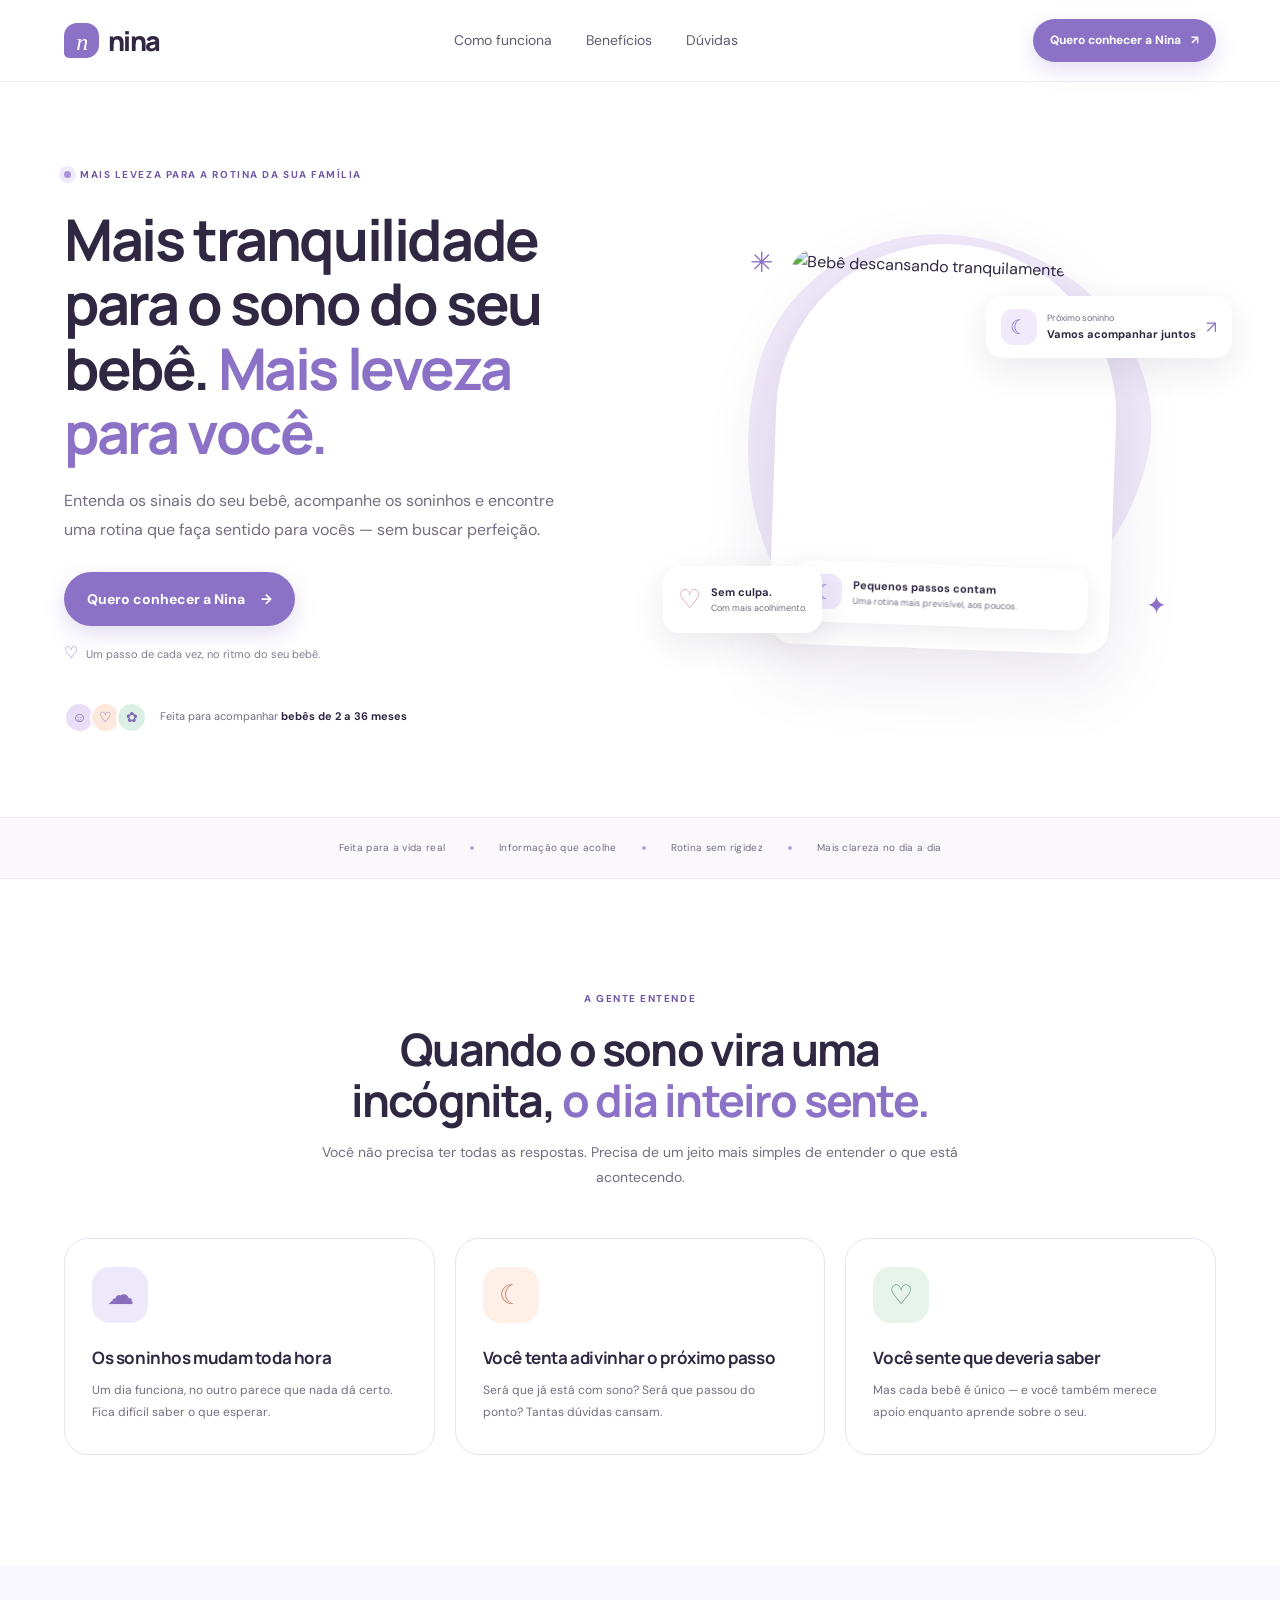
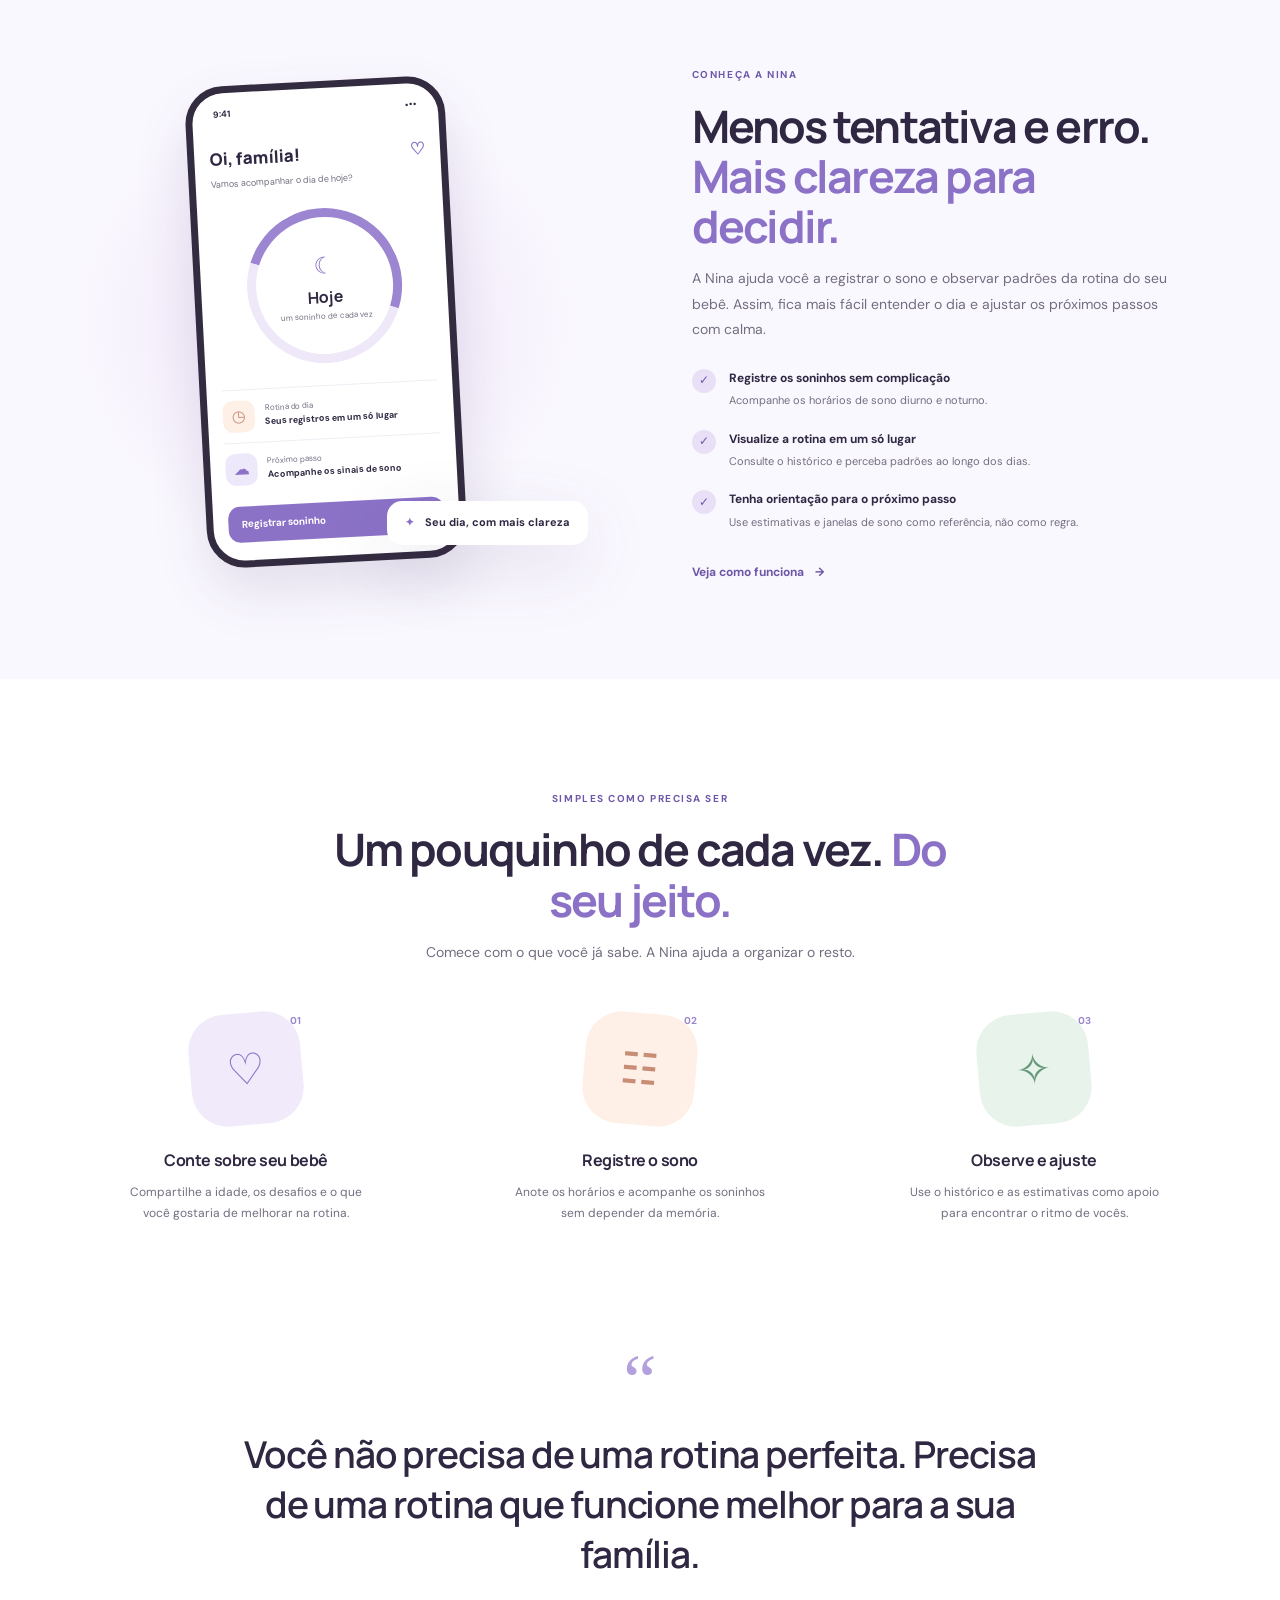
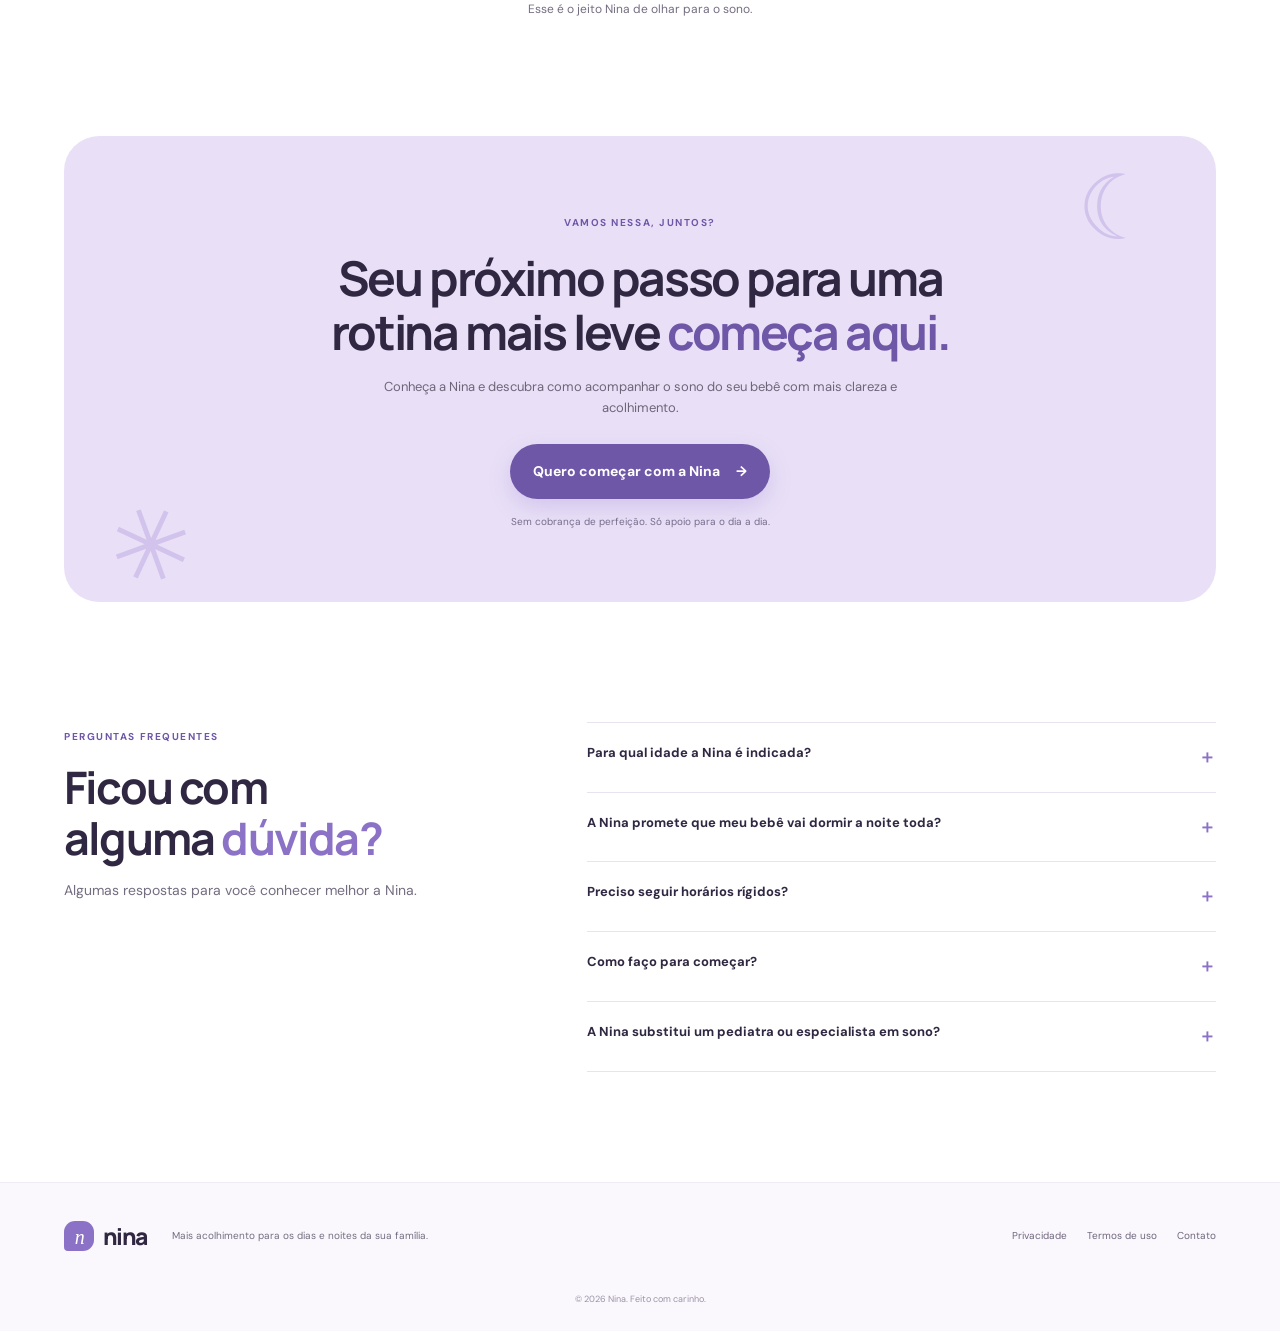
==== index.html @ ce4e3789 "Add files via upload" ====
<!doctype html>
<html lang="pt-BR">
<head>
  <meta charset="UTF-8" />
  <meta name="viewport" content="width=device-width, initial-scale=1.0" />
  <meta name="theme-color" content="#f7f3ff" />
  <meta name="description" content="Conheça a Nina: uma forma mais leve de acompanhar o sono do seu bebê e construir uma rotina possível para a sua família." />
  <title>Nina — noites mais tranquilas começam com uma rotina possível</title>
  <link rel="preconnect" href="https://fonts.googleapis.com">
  <link rel="preconnect" href="https://fonts.gstatic.com" crossorigin>
  <link href="https://fonts.googleapis.com/css2?family=DM+Sans:wght@400;500;600;700&family=Manrope:wght@400;500;600;700;800&display=swap" rel="stylesheet">
  <link rel="stylesheet" href="./styles.css" />
</head>
<body>
  <header class="site-header">
    <a class="brand" href="#" aria-label="Nina início">
      <span class="brand-mark" aria-hidden="true">n</span><span>nina</span>
    </a>
    <nav class="desktop-nav" aria-label="Navegação principal">
      <a href="#como-funciona">Como funciona</a>
      <a href="#beneficios">Benefícios</a>
      <a href="#duvidas">Dúvidas</a>
    </nav>
    <a class="button button-small" href="#comecar">Quero conhecer a Nina <span aria-hidden="true">↗</span></a>
  </header>

  <main>
    <section class="hero section-wrap">
      <div class="hero-copy">
        <div class="eyebrow"><span class="eyebrow-dot"></span> Mais leveza para a rotina da sua família</div>
        <h1>Mais tranquilidade para o sono do seu bebê. <em>Mais leveza para você.</em></h1>
        <p class="hero-description">Entenda os sinais do seu bebê, acompanhe os soninhos e encontre uma rotina que faça sentido para vocês — sem buscar perfeição.</p>
        <div class="hero-actions">
          <a class="button" href="#comecar">Quero conhecer a Nina <span aria-hidden="true">→</span></a>
          <span class="microcopy"><span aria-hidden="true">♡</span> Um passo de cada vez, no ritmo do seu bebê.</span>
        </div>
        <div class="hero-proof">
          <div class="avatar-stack" aria-hidden="true"><span>☺</span><span>♡</span><span>✿</span></div>
          <p>Feita para acompanhar <strong>bebês de 2 a 36 meses</strong></p>
        </div>
      </div>
      <div class="hero-visual">
        <div class="blob blob-one"></div><div class="blob blob-two"></div>
        <div class="photo-card">
          <img src="https://images.unsplash.com/photo-1519689680058-324335c77eba?auto=format&fit=crop&w=1000&q=85" alt="Bebê descansando tranquilamente" />
          <div class="photo-caption"><span class="caption-icon">☾</span><div><strong>Pequenos passos contam</strong><small>Uma rotina mais previsível, aos poucos.</small></div></div>
        </div>
        <div class="floating-card sleep-card"><span class="sleep-icon">☾</span><div><small>Próximo soninho</small><strong>Vamos acompanhar juntos</strong></div><span class="tiny-arrow">↗</span></div>
        <div class="floating-card heart-card"><span>♡</span><div><strong>Sem culpa.</strong><small>Com mais acolhimento.</small></div></div>
        <span class="sparkle sparkle-a">✳</span><span class="sparkle sparkle-b">✦</span>
      </div>
    </section>

    <section class="trust-strip" aria-label="Pilares da Nina">
      <span>Feita para a vida real</span><i></i><span>Informação que acolhe</span><i></i><span>Rotina sem rigidez</span><i></i><span>Mais clareza no dia a dia</span>
    </section>

    <section class="pain-section section-wrap" id="beneficios">
      <div class="section-heading centered">
        <span class="eyebrow">A gente entende</span>
        <h2>Quando o sono vira uma incógnita, <em>o dia inteiro sente.</em></h2>
        <p>Você não precisa ter todas as respostas. Precisa de um jeito mais simples de entender o que está acontecendo.</p>
      </div>
      <div class="pain-grid">
        <article class="pain-card"><div class="illustration lilac">☁</div><h3>Os soninhos mudam toda hora</h3><p>Um dia funciona, no outro parece que nada dá certo. Fica difícil saber o que esperar.</p></article>
        <article class="pain-card"><div class="illustration peach">☾</div><h3>Você tenta adivinhar o próximo passo</h3><p>Será que já está com sono? Será que passou do ponto? Tantas dúvidas cansam.</p></article>
        <article class="pain-card"><div class="illustration mint">♡</div><h3>Você sente que deveria saber</h3><p>Mas cada bebê é único — e você também merece apoio enquanto aprende sobre o seu.</p></article>
      </div>
    </section>

    <section class="feature-section">
      <div class="feature-layout section-wrap">
        <div class="feature-art">
          <div class="phone">
            <div class="phone-top"><span>9:41</span><span>•••</span></div>
            <div class="app-greeting">Oi, família! <span>♡</span><small>Vamos acompanhar o dia de hoje?</small></div>
            <div class="sleep-ring"><div><span>☾</span><strong>Hoje</strong><small>um soninho de cada vez</small></div></div>
            <div class="phone-stat"><span class="stat-symbol">◷</span><div><small>Rotina do dia</small><strong>Seus registros em um só lugar</strong></div></div>
            <div class="phone-stat"><span class="stat-symbol lavender">☁</span><div><small>Próximo passo</small><strong>Acompanhe os sinais de sono</strong></div></div>
            <div class="phone-button">Registrar soninho <span>＋</span></div>
          </div>
          <div class="feature-note"><span>✦</span> Seu dia, com mais clareza</div>
        </div>
        <div class="feature-copy">
          <span class="eyebrow">Conheça a Nina</span>
          <h2>Menos tentativa e erro. <em>Mais clareza para decidir.</em></h2>
          <p>A Nina ajuda você a registrar o sono e observar padrões da rotina do seu bebê. Assim, fica mais fácil entender o dia e ajustar os próximos passos com calma.</p>
          <ul class="check-list">
            <li><span>✓</span><div><strong>Registre os soninhos sem complicação</strong><small>Acompanhe os horários de sono diurno e noturno.</small></div></li>
            <li><span>✓</span><div><strong>Visualize a rotina em um só lugar</strong><small>Consulte o histórico e perceba padrões ao longo dos dias.</small></div></li>
            <li><span>✓</span><div><strong>Tenha orientação para o próximo passo</strong><small>Use estimativas e janelas de sono como referência, não como regra.</small></div></li>
          </ul>
          <a class="text-link" href="#como-funciona">Veja como funciona <span>→</span></a>
        </div>
      </div>
    </section>

    <section class="steps-section section-wrap" id="como-funciona">
      <div class="section-heading centered">
        <span class="eyebrow">Simples como precisa ser</span>
        <h2>Um pouquinho de cada vez. <em>Do seu jeito.</em></h2>
        <p>Comece com o que você já sabe. A Nina ajuda a organizar o resto.</p>
      </div>
      <div class="steps-grid">
        <article class="step"><span class="step-number">01</span><div class="step-art art-one">♡</div><h3>Conte sobre seu bebê</h3><p>Compartilhe a idade, os desafios e o que você gostaria de melhorar na rotina.</p></article>
        <article class="step"><span class="step-number">02</span><div class="step-art art-two">☷</div><h3>Registre o sono</h3><p>Anote os horários e acompanhe os soninhos sem depender da memória.</p></article>
        <article class="step"><span class="step-number">03</span><div class="step-art art-three">✧</div><h3>Observe e ajuste</h3><p>Use o histórico e as estimativas como apoio para encontrar o ritmo de vocês.</p></article>
      </div>
    </section>

    <section class="quote-section section-wrap">
      <div class="quote-mark">“</div>
      <blockquote>Você não precisa de uma rotina perfeita. Precisa de uma rotina que funcione melhor para a sua família.</blockquote>
      <p>Esse é o jeito Nina de olhar para o sono.</p>
    </section>

    <section class="cta-section section-wrap" id="comecar">
      <div class="cta-panel">
        <div class="cta-decoration decoration-left">✳</div><div class="cta-decoration decoration-right">☾</div>
        <span class="eyebrow">Vamos nessa, juntos?</span>
        <h2>Seu próximo passo para uma rotina mais leve <em>começa aqui.</em></h2>
        <p>Conheça a Nina e descubra como acompanhar o sono do seu bebê com mais clareza e acolhimento.</p>
        <a class="button button-light" href="#" data-cta>Quero começar com a Nina <span>→</span></a>
        <small>Sem cobrança de perfeição. Só apoio para o dia a dia.</small>
      </div>
    </section>

    <section class="faq-section section-wrap" id="duvidas">
      <div class="faq-intro"><span class="eyebrow">Perguntas frequentes</span><h2>Ficou com alguma <em>dúvida?</em></h2><p>Algumas respostas para você conhecer melhor a Nina.</p></div>
      <div class="faq-list">
        <details><summary>Para qual idade a Nina é indicada?<span>＋</span></summary><p>A Nina foi pensada para famílias com bebês de 2 a 36 meses. As sugestões devem ser consideradas de acordo com a fase e as necessidades individuais de cada bebê.</p></details>
        <details><summary>A Nina promete que meu bebê vai dormir a noite toda?<span>＋</span></summary><p>Não. Cada bebê tem necessidades próprias e o sono pode variar por muitos motivos. A Nina ajuda você a registrar informações e observar padrões, mas não garante resultados específicos nem substitui orientação pediátrica.</p></details>
        <details><summary>Preciso seguir horários rígidos?<span>＋</span></summary><p>Não. Estimativas e janelas de sono servem como referência, não como regras. Observe os sinais do seu bebê e adapte a rotina à realidade da sua família.</p></details>
        <details><summary>Como faço para começar?<span>＋</span></summary><p>Toque no botão de início para acessar o fluxo de entrada da Nina. Antes de publicar, configure o link final do botão no arquivo <code>script.js</code>.</p></details>
        <details><summary>A Nina substitui um pediatra ou especialista em sono?<span>＋</span></summary><p>Não. A Nina é uma ferramenta de acompanhamento da rotina e não oferece diagnóstico ou atendimento médico. Em caso de dúvidas sobre a saúde ou o sono do bebê, converse com um profissional qualificado.</p></details>
      </div>
    </section>
  </main>

  <footer class="site-footer">
    <a class="brand" href="#"><span class="brand-mark">n</span><span>nina</span></a>
    <p>Mais acolhimento para os dias e noites da sua família.</p>
    <div class="footer-links"><a href="#" data-privacy>Privacidade</a><a href="#" data-terms>Termos de uso</a><a href="mailto:oi@nina.app">Contato</a></div>
    <small>© <span id="year"></span> Nina. Feito com carinho.</small>
  </footer>
  <script src="./script.js"></script>
</body>
</html>
---- styles.css ----
:root{--ink:#302842;--muted:#746d80;--purple:#8b72c7;--purple-dark:#6f57a8;--lilac:#eee8fb;--pale:#faf8ff;--white:#fff;--peach:#fff0e7;--mint:#e7f3eb;--line:#e9e3f0;--radius:28px;--shadow:0 22px 70px rgba(69,49,103,.13)}*{box-sizing:border-box}html{scroll-behavior:smooth;scroll-padding-top:90px}body{margin:0;background:#fff;color:var(--ink);font-family:"DM Sans",sans-serif;line-height:1.6}a{color:inherit;text-decoration:none}.site-header{height:82px;padding:0 max(5vw,24px);display:flex;align-items:center;justify-content:space-between;gap:28px;background:rgba(255,255,255,.9);backdrop-filter:blur(16px);position:sticky;top:0;z-index:20;border-bottom:1px solid rgba(233,227,240,.65)}.brand{display:inline-flex;align-items:center;gap:9px;font-family:Manrope,sans-serif;font-weight:800;font-size:27px;letter-spacing:-1.6px}.brand-mark{display:grid;place-items:center;width:35px;height:35px;border-radius:13px 13px 13px 5px;background:var(--purple);color:white;font-family:Georgia,serif;font-size:24px;font-weight:400;font-style:italic}.desktop-nav{display:flex;gap:34px;color:#625a70;font-size:14px}.desktop-nav a:hover,.footer-links a:hover{color:var(--purple-dark)}.button{display:inline-flex;align-items:center;justify-content:center;gap:16px;background:var(--purple);color:white;padding:16px 23px;border-radius:999px;font-weight:700;font-size:14px;box-shadow:0 8px 22px rgba(139,114,199,.24);transition:transform .2s,background .2s}.button:hover{transform:translateY(-2px);background:var(--purple-dark)}.button-small{padding:12px 17px;font-size:12px;gap:10px}.section-wrap{width:min(1160px,90%);margin-inline:auto}.hero{display:grid;grid-template-columns:1.02fr .98fr;align-items:center;gap:4%;padding-top:78px;padding-bottom:84px;min-height:650px}.eyebrow{display:inline-flex;align-items:center;gap:9px;text-transform:uppercase;letter-spacing:1.55px;font-size:10px;font-weight:700;color:var(--purple-dark)}.eyebrow-dot{width:7px;height:7px;border-radius:50%;background:#a994db;box-shadow:0 0 0 5px #f0eafa}.hero h1,.section-heading h2,.feature-copy h2,.faq-intro h2,.cta-panel h2{font-family:Manrope,sans-serif;letter-spacing:-2.4px;line-height:1.12;font-size:clamp(39px,4.5vw,61px);font-weight:700;margin:21px 0}.hero h1 em,.section-heading h2 em,.feature-copy h2 em,.faq-intro h2 em,.cta-panel h2 em{font-style:normal;color:var(--purple)}.hero-description{font-size:16px;line-height:1.85;color:var(--muted);max-width:490px}.hero-actions{display:flex;flex-direction:column;align-items:flex-start;gap:14px;margin-top:27px}.microcopy{font-size:11px;color:#847b90}.microcopy span{font-size:16px;color:var(--purple);margin-right:5px}.hero-proof{display:flex;align-items:center;gap:13px;margin-top:36px}.hero-proof p{font-size:11px;color:var(--muted);margin:0}.hero-proof strong{color:var(--ink)}.avatar-stack{display:flex;padding-left:5px}.avatar-stack span{display:grid;place-items:center;margin-left:-5px;width:31px;height:31px;border:2px solid white;border-radius:50%;background:#e9ddf8;color:#7d65b1;font-size:14px}.avatar-stack span:nth-child(2){background:#fce8dc}.avatar-stack span:nth-child(3){background:#dcefe4}.hero-visual{height:500px;position:relative;display:grid;place-items:center}.blob{position:absolute;border-radius:48% 52% 59% 41%/43% 42% 58% 57%}.blob-one{width:400px;height:420px;background:#f0eafa;transform:rotate(13deg)}.blob-two{width:310px;height:350px;background:#f9e9df;opacity:.7;transform:rotate(-19deg)}.photo-card{position:relative;width:min(340px,76%);height:405px;padding:10px;background:white;border-radius:190px 190px 28px 28px;box-shadow:var(--shadow);transform:rotate(2deg);z-index:2}.photo-card img{width:100%;height:100%;object-fit:cover;border-radius:180px 180px 21px 21px}.photo-caption{position:absolute;bottom:23px;left:22px;right:22px;padding:13px 15px;display:flex;align-items:center;gap:11px;border-radius:17px;background:rgba(255,255,255,.94);backdrop-filter:blur(12px);box-shadow:0 7px 25px #35274c17}.caption-icon{display:grid;place-items:center;width:35px;height:35px;background:var(--lilac);border-radius:12px;color:var(--purple);font-size:20px}.photo-caption strong,.photo-caption small{display:block}.photo-caption strong{font-size:11px}.photo-caption small{font-size:9px;color:var(--muted)}.floating-card{position:absolute;z-index:4;display:flex;align-items:center;gap:10px;background:white;padding:13px 15px;border-radius:17px;box-shadow:0 12px 35px #35274c19}.floating-card small,.floating-card strong{display:block}.floating-card small{font-size:9px;color:var(--muted)}.floating-card strong{font-size:11px}.sleep-card{right:-3%;top:100px}.sleep-icon{display:grid;place-items:center;width:36px;height:36px;border-radius:12px;background:#f0eafa;color:var(--purple);font-size:20px}.tiny-arrow{color:var(--purple);font-size:17px}.heart-card{left:-2%;bottom:63px}.heart-card>span{font-size:26px;color:#d69caa}.sparkle{position:absolute;color:var(--purple);z-index:3}.sparkle-a{top:45px;left:14%;font-size:28px}.sparkle-b{right:9%;bottom:70px;font-size:25px}.trust-strip{display:flex;align-items:center;justify-content:center;gap:25px;padding:22px 15px;background:#faf8fd;border-block:1px solid #f0ebf5;color:#756c83;font-size:10px;letter-spacing:.3px;flex-wrap:wrap}.trust-strip i{width:4px;height:4px;background:#b6a4d9;border-radius:50%}.pain-section{padding-top:105px;padding-bottom:110px}.section-heading{max-width:690px;margin:0 auto 48px}.centered{text-align:center}.section-heading h2,.feature-copy h2,.faq-intro h2{font-size:clamp(33px,3.5vw,46px);letter-spacing:-1.8px;margin:15px 0}.section-heading p,.feature-copy>p,.faq-intro>p{color:var(--muted);font-size:14px;line-height:1.8}.pain-grid{display:grid;grid-template-columns:repeat(3,1fr);gap:20px}.pain-card{padding:28px 27px 31px;border:1px solid var(--line);border-radius:24px;background:white;transition:transform .2s,box-shadow .2s}.pain-card:hover{transform:translateY(-4px);box-shadow:var(--shadow)}.illustration{width:56px;height:56px;display:grid;place-items:center;border-radius:18px;font-size:27px;margin-bottom:24px}.lilac{background:var(--lilac);color:#876dbb}.peach{background:var(--peach);color:#c78d75}.mint{background:var(--mint);color:#66987a}.pain-card h3,.step h3{font-family:Manrope,sans-serif;font-size:17px;line-height:1.35;letter-spacing:-.4px;margin:0 0 10px}.pain-card p,.step p{font-size:12px;line-height:1.8;color:var(--muted);margin:0}.feature-section{background:var(--pale);overflow:hidden}.feature-layout{display:grid;grid-template-columns:1fr 1fr;gap:9%;align-items:center;padding-top:95px;padding-bottom:95px}.feature-art{position:relative;min-height:490px;display:grid;place-items:center;background:radial-gradient(ellipse,#e9e0f8 0%,#f6f1fc 46%,transparent 70%)}.phone{width:260px;min-height:440px;border:7px solid #332b40;border-radius:38px;background:white;padding:14px 15px 18px;box-shadow:0 25px 55px #3c2a591f;transform:rotate(-3deg)}.phone-top{display:flex;justify-content:space-between;font-size:9px;font-weight:700;padding:0 6px}.app-greeting{font-family:Manrope,sans-serif;font-size:17px;font-weight:800;margin-top:24px}.app-greeting span{float:right;color:var(--purple)}.app-greeting small{display:block;font-family:"DM Sans",sans-serif;font-size:9px;color:var(--muted);font-weight:400;margin-top:4px}.sleep-ring{height:155px;width:155px;border-radius:50%;border:9px solid #eee8f8;border-right-color:#9c86d1;border-top-color:#9c86d1;margin:22px auto;display:grid;place-items:center;transform:rotate(-25deg)}.sleep-ring>div{transform:rotate(25deg);text-align:center}.sleep-ring span,.sleep-ring strong,.sleep-ring small{display:block}.sleep-ring span{font-size:23px;color:var(--purple)}.sleep-ring strong{font-family:Manrope,sans-serif;font-size:16px}.sleep-ring small{font-size:8px;color:var(--muted)}.phone-stat{display:flex;align-items:center;gap:10px;padding:10px 0;border-top:1px solid #f0ecf4}.stat-symbol{display:grid;place-items:center;width:32px;height:32px;background:#fff0e7;border-radius:10px;color:#c78d75}.stat-symbol.lavender{background:var(--lilac);color:var(--purple)}.phone-stat small,.phone-stat strong{display:block}.phone-stat small{font-size:8px;color:var(--muted)}.phone-stat strong{font-size:9px}.phone-button{display:flex;justify-content:space-between;align-items:center;background:var(--purple);color:white;padding:10px 13px;border-radius:12px;font-size:10px;font-weight:700;margin-top:11px}.feature-note{position:absolute;bottom:22px;right:0;background:white;box-shadow:var(--shadow);padding:13px 18px;border-radius:15px;font-size:11px;font-weight:700}.feature-note span{color:var(--purple);margin-right:8px}.feature-copy h2{max-width:470px}.feature-copy>p{max-width:490px}.check-list{list-style:none;margin:27px 0;padding:0;display:grid;gap:20px}.check-list li{display:flex;gap:13px;align-items:flex-start}.check-list li>span{width:24px;height:24px;flex:none;display:grid;place-items:center;background:#e9e0f7;border-radius:50%;color:var(--purple-dark);font-size:12px}.check-list strong,.check-list small{display:block}.check-list strong{font-size:12px}.check-list small{font-size:11px;color:var(--muted);margin-top:4px;line-height:1.6}.text-link{font-size:12px;color:var(--purple-dark);font-weight:700}.text-link span{margin-left:8px}.steps-section{padding-top:105px;padding-bottom:105px}.steps-grid{display:grid;grid-template-columns:repeat(3,1fr);gap:30px}.step{position:relative;text-align:center;padding:0 20px}.step-number{position:absolute;top:0;left:calc(50% + 44px);font-size:10px;font-weight:700;color:#9b86cc}.step-art{width:112px;height:112px;margin:0 auto 25px;display:grid;place-items:center;border-radius:36px;font-size:43px;transform:rotate(-5deg)}.art-one{background:#f0eafa;color:#8b72c7}.art-two{background:#fff0e7;color:#c78d75;transform:rotate(5deg)}.art-three{background:#e7f3eb;color:#66987a}.step h3{font-size:16px}.step p{max-width:260px;margin:auto}.quote-section{max-width:850px;text-align:center;padding-top:20px;padding-bottom:105px}.quote-mark{font-family:Georgia,serif;font-size:75px;line-height:.8;color:#b4a0dc}.quote-section blockquote{font-family:Manrope,sans-serif;font-weight:600;letter-spacing:-1.1px;font-size:clamp(25px,3vw,37px);line-height:1.35;margin:20px auto;max-width:800px}.quote-section p{font-size:12px;color:var(--muted)}.cta-section{padding-bottom:105px}.cta-panel{position:relative;overflow:hidden;text-align:center;padding:72px 30px;border-radius:35px;background:#e9e0f7}.cta-panel .eyebrow{color:#6f57a8}.cta-panel h2{position:relative;z-index:1;max-width:650px;margin:18px auto;font-size:clamp(34px,4vw,48px)}.cta-panel h2 em{color:#6f57a8}.cta-panel>p{position:relative;z-index:1;max-width:530px;margin:0 auto 26px;color:#6f6579;font-size:13px}.button-light{background:#6f57a8;position:relative;z-index:1}.button-light:hover{background:#58418f}.cta-panel>small{display:block;margin-top:15px;color:#786d8c;font-size:10px}.cta-decoration{position:absolute;color:#d1c3eb;font-size:100px;line-height:1}.decoration-left{left:4%;bottom:1%;transform:rotate(-20deg)}.decoration-right{right:5%;top:6%;font-size:90px}.faq-section{display:grid;grid-template-columns:.8fr 1.2fr;gap:9%;padding-top:15px;padding-bottom:110px}.faq-intro h2{max-width:340px}.faq-list details{border-bottom:1px solid var(--line);padding:20px 0}.faq-list details:first-child{border-top:1px solid var(--line)}.faq-list summary{list-style:none;cursor:pointer;display:flex;justify-content:space-between;gap:20px;font-size:13px;font-weight:700}.faq-list summary::-webkit-details-marker{display:none}.faq-list summary span{font-size:18px;color:var(--purple);transition:transform .2s}.faq-list details[open] summary span{transform:rotate(45deg)}.faq-list details p{max-width:570px;color:var(--muted);font-size:12px;line-height:1.8;margin:13px 25px 0 0}.faq-list code{background:#f3eef9;padding:2px 5px;border-radius:4px}.site-footer{padding:35px 5vw 25px;background:#faf8fd;border-top:1px solid #f0ebf5;display:flex;align-items:center;gap:25px;flex-wrap:wrap}.site-footer .brand{font-size:23px}.site-footer .brand-mark{width:30px;height:30px;font-size:20px;border-radius:11px 11px 11px 4px}.site-footer>p{font-size:10px;color:var(--muted);margin-right:auto}.footer-links{display:flex;gap:20px;font-size:10px;color:#6f667d}.site-footer>small{width:100%;text-align:center;font-size:9px;color:#9b93a6;margin-top:12px}
@media(max-width:800px){.site-header{height:70px;padding:0 5%;gap:10px}.desktop-nav{display:none}.brand{font-size:24px}.brand-mark{width:31px;height:31px}.button-small{font-size:10px;padding:11px 13px}.hero{grid-template-columns:1fr;padding-top:50px;padding-bottom:55px;gap:20px}.hero-copy{text-align:center}.hero .eyebrow{justify-content:center}.hero h1{font-size:clamp(39px,10vw,54px);letter-spacing:-1.8px}.hero-description{margin-inline:auto;font-size:14px}.hero-actions{align-items:center}.hero-proof{justify-content:center;margin-top:25px}.hero-visual{height:440px;margin-top:4px}.blob-one{width:320px;height:350px}.blob-two{width:260px;height:290px}.photo-card{height:355px;width:270px}.sleep-card{right:0;top:70px}.heart-card{left:0;bottom:35px}.trust-strip{gap:12px 17px;font-size:9px}.trust-strip i{display:none}.pain-section,.steps-section{padding-top:75px;padding-bottom:75px}.pain-grid{grid-template-columns:1fr;gap:13px}.pain-card{padding:22px;display:grid;grid-template-columns:55px 1fr;column-gap:17px;align-items:center}.illustration{grid-row:span 2;margin:0}.pain-card h3{align-self:end;font-size:15px}.pain-card p{align-self:start}.section-heading{margin-bottom:34px}.section-heading h2,.feature-copy h2,.faq-intro h2{letter-spacing:-1.2px}.feature-layout{grid-template-columns:1fr;padding-top:70px;padding-bottom:75px;gap:45px}.feature-art{min-height:450px;order:2}.feature-copy{order:1}.feature-copy h2{max-width:520px}.steps-grid{grid-template-columns:1fr;gap:42px}.step-number{left:calc(50% + 43px)}.step-art{margin-bottom:17px}.quote-section{padding-bottom:75px}.cta-section{padding-bottom:75px}.cta-panel{padding:58px 23px;border-radius:26px}.cta-decoration{font-size:60px}.decoration-right{font-size:55px}.faq-section{grid-template-columns:1fr;gap:25px;padding-bottom:75px}.faq-intro h2{max-width:100%}.site-footer{justify-content:center;text-align:center;gap:14px}.site-footer>p{width:100%;margin:0}.footer-links{width:100%;justify-content:center}.site-footer>small{margin-top:4px}}
@media(max-width:390px){.site-header .button-small{font-size:9px;padding:10px}.hero h1{font-size:37px}.hero-visual{height:400px}.photo-card{width:245px;height:325px}.floating-card{padding:10px}.sleep-card{right:-2%}.heart-card{left:-2%}.photo-caption{left:15px;right:15px}.photo-caption small{font-size:8px}}
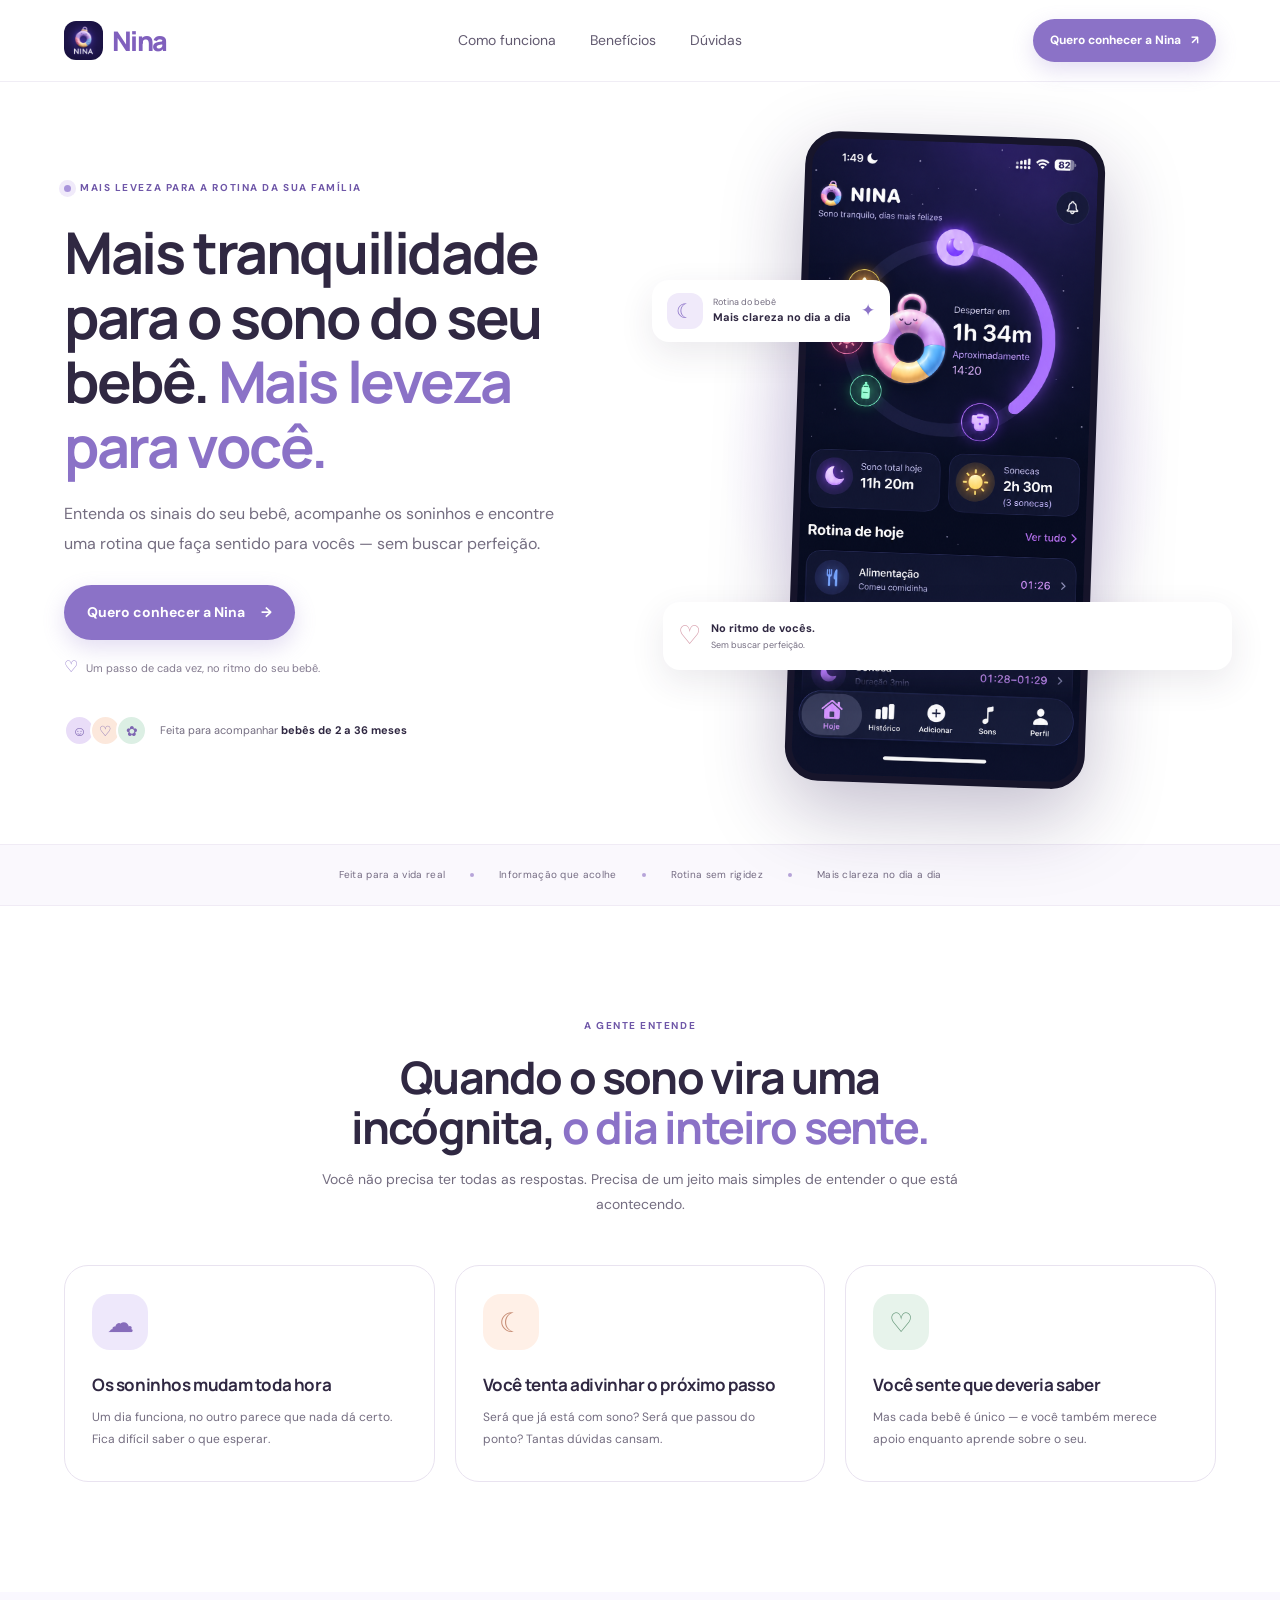
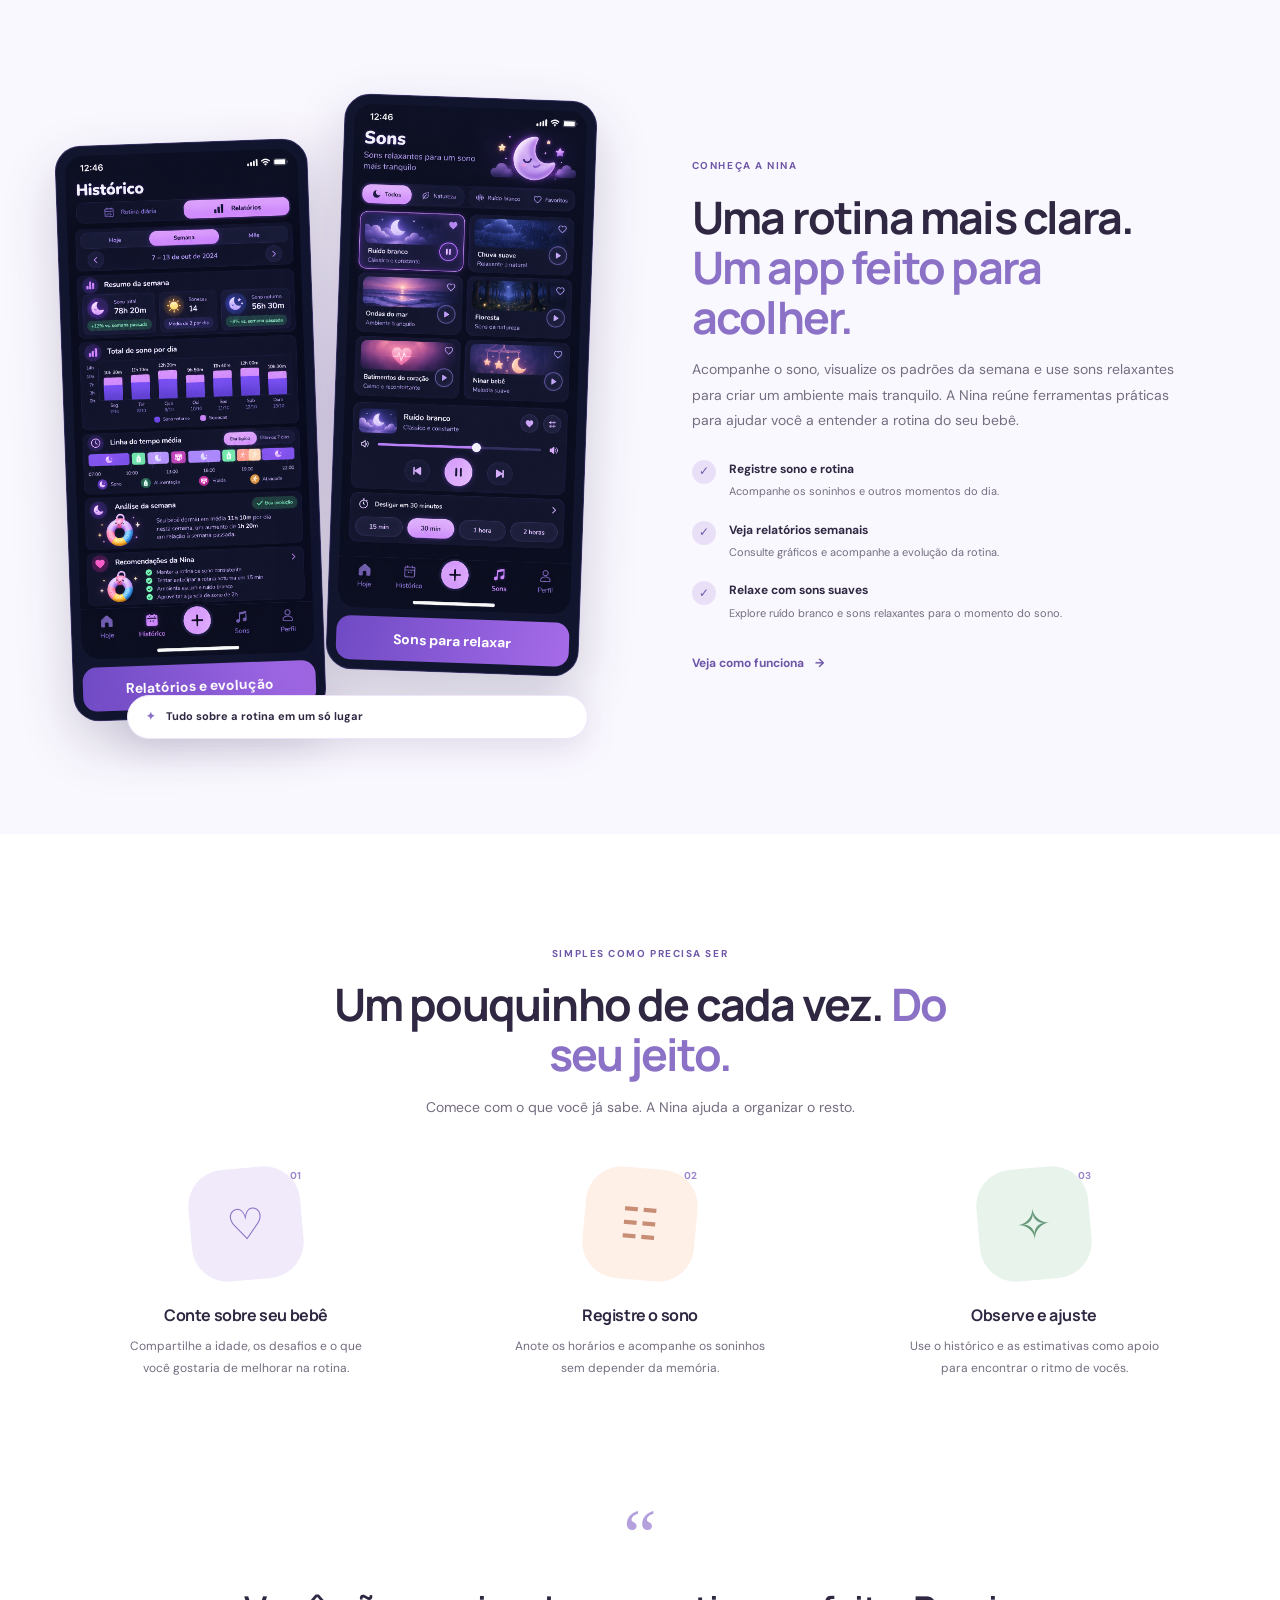
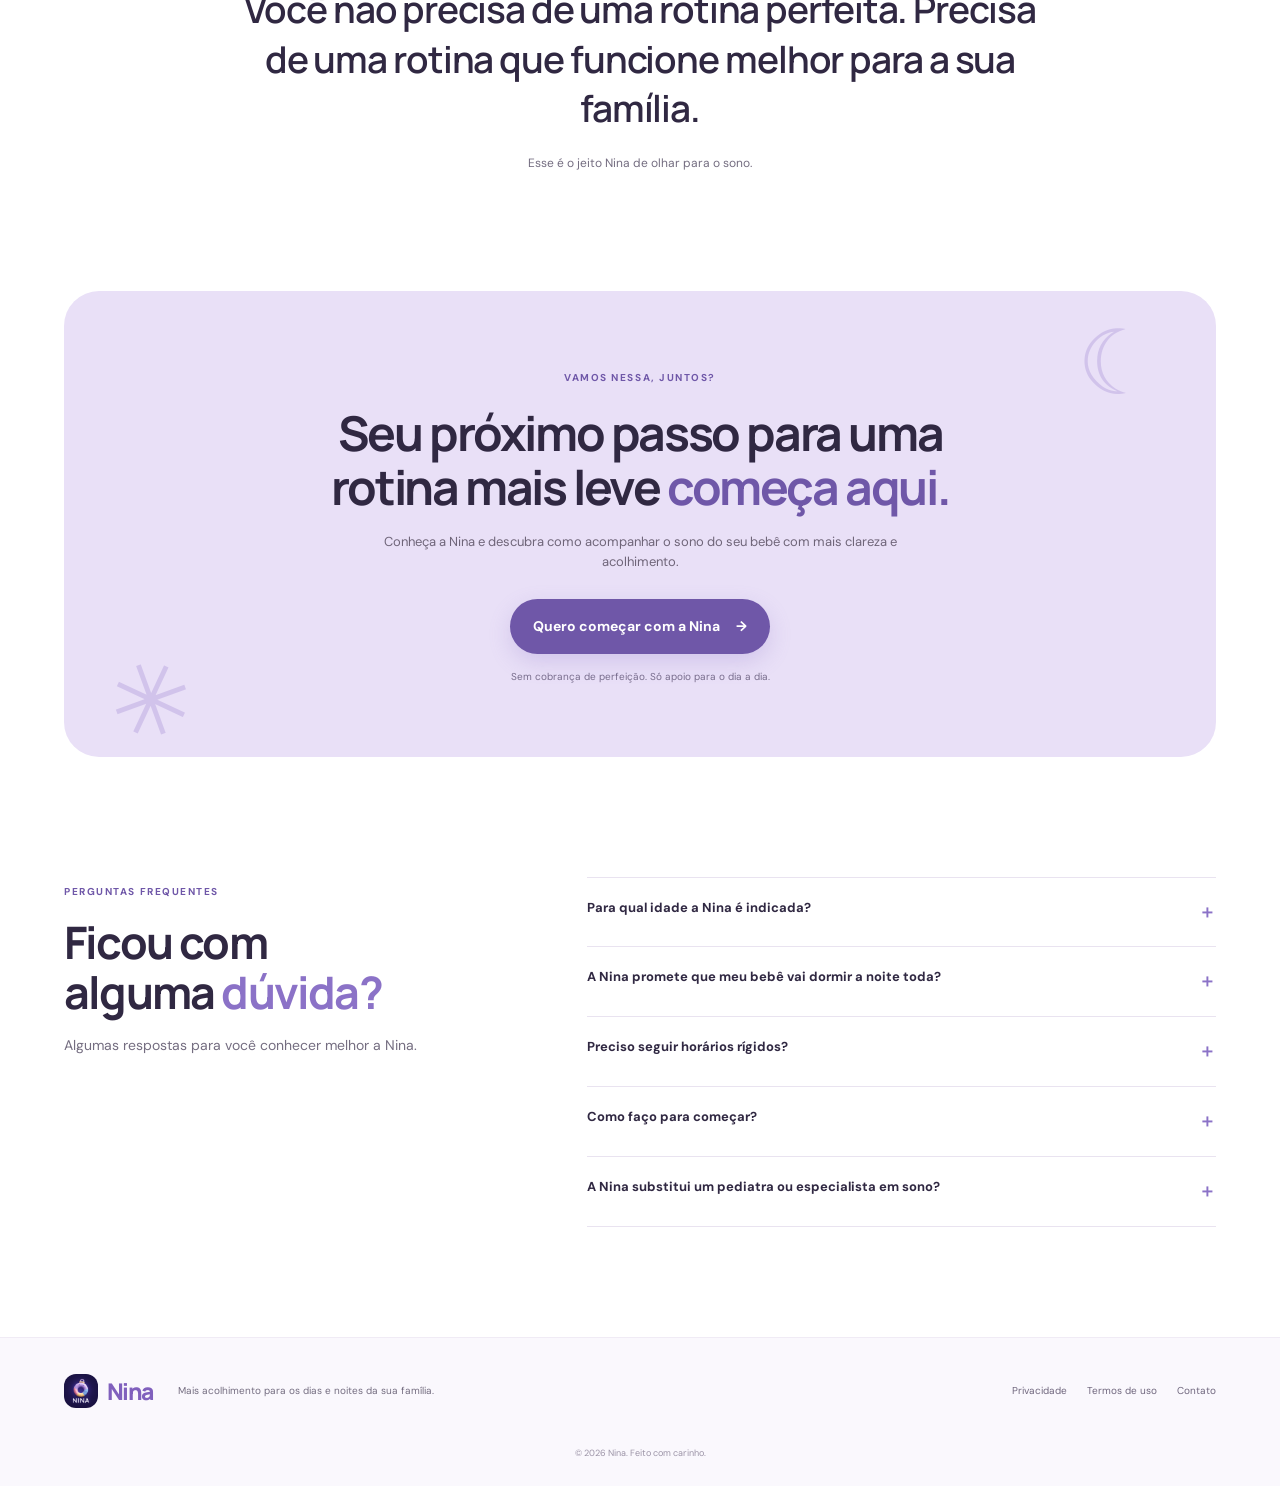
==== commit 27b5bcfd: "Add files via upload" ====
--- a/index.html
+++ b/index.html
@@ -14,7 +14,7 @@
 <body>
   <header class="site-header">
     <a class="brand" href="#" aria-label="Nina início">
-      <span class="brand-mark" aria-hidden="true">n</span><span>nina</span>
+      <img class="brand-logo" src="./assets/logo-nina.jpeg" alt="" /><span>Nina</span>
     </a>
     <nav class="desktop-nav" aria-label="Navegação principal">
       <a href="#como-funciona">Como funciona</a>
@@ -39,15 +39,11 @@
           <p>Feita para acompanhar <strong>bebês de 2 a 36 meses</strong></p>
         </div>
       </div>
-      <div class="hero-visual">
-        <div class="blob blob-one"></div><div class="blob blob-two"></div>
-        <div class="photo-card">
-          <img src="https://images.unsplash.com/photo-1519689680058-324335c77eba?auto=format&fit=crop&w=1000&q=85" alt="Bebê descansando tranquilamente" />
-          <div class="photo-caption"><span class="caption-icon">☾</span><div><strong>Pequenos passos contam</strong><small>Uma rotina mais previsível, aos poucos.</small></div></div>
-        </div>
-        <div class="floating-card sleep-card"><span class="sleep-icon">☾</span><div><small>Próximo soninho</small><strong>Vamos acompanhar juntos</strong></div><span class="tiny-arrow">↗</span></div>
-        <div class="floating-card heart-card"><span>♡</span><div><strong>Sem culpa.</strong><small>Com mais acolhimento.</small></div></div>
-        <span class="sparkle sparkle-a">✳</span><span class="sparkle sparkle-b">✦</span>
+      <div class="hero-visual hero-app-visual">
+        <div class="app-glow"></div>
+        <div class="hero-screen-frame"><img src="./assets/home-screen.png" alt="Tela Hoje do aplicativo Nina, com previsão do próximo soninho e rotina diária" /></div>
+        <div class="floating-card sleep-card"><span class="sleep-icon">☾</span><div><small>Rotina do bebê</small><strong>Mais clareza no dia a dia</strong></div><span class="tiny-arrow">✦</span></div>
+        <div class="floating-card heart-card"><span>♡</span><div><strong>No ritmo de vocês.</strong><small>Sem buscar perfeição.</small></div></div>
       </div>
     </section>
 
@@ -70,25 +66,25 @@
 
     <section class="feature-section">
       <div class="feature-layout section-wrap">
-        <div class="feature-art">
-          <div class="phone">
-            <div class="phone-top"><span>9:41</span><span>•••</span></div>
-            <div class="app-greeting">Oi, família! <span>♡</span><small>Vamos acompanhar o dia de hoje?</small></div>
-            <div class="sleep-ring"><div><span>☾</span><strong>Hoje</strong><small>um soninho de cada vez</small></div></div>
-            <div class="phone-stat"><span class="stat-symbol">◷</span><div><small>Rotina do dia</small><strong>Seus registros em um só lugar</strong></div></div>
-            <div class="phone-stat"><span class="stat-symbol lavender">☁</span><div><small>Próximo passo</small><strong>Acompanhe os sinais de sono</strong></div></div>
-            <div class="phone-button">Registrar soninho <span>＋</span></div>
+        <div class="feature-art product-screens">
+          <div class="screen-card screen-report">
+            <img src="./assets/weekly-report.png" alt="Relatório semanal da Nina com gráficos e análise da rotina de sono" />
+            <span class="screen-label">Relatórios e evolução</span>
           </div>
-          <div class="feature-note"><span>✦</span> Seu dia, com mais clareza</div>
+          <div class="screen-card screen-sounds">
+            <img src="./assets/sounds-screen.png" alt="Tela de sons relaxantes e ruído branco da Nina" />
+            <span class="screen-label">Sons para relaxar</span>
+          </div>
+          <div class="feature-note"><span>✦</span> Tudo sobre a rotina em um só lugar</div>
         </div>
         <div class="feature-copy">
           <span class="eyebrow">Conheça a Nina</span>
-          <h2>Menos tentativa e erro. <em>Mais clareza para decidir.</em></h2>
-          <p>A Nina ajuda você a registrar o sono e observar padrões da rotina do seu bebê. Assim, fica mais fácil entender o dia e ajustar os próximos passos com calma.</p>
+          <h2>Uma rotina mais clara. <em>Um app feito para acolher.</em></h2>
+          <p>Acompanhe o sono, visualize os padrões da semana e use sons relaxantes para criar um ambiente mais tranquilo. A Nina reúne ferramentas práticas para ajudar você a entender a rotina do seu bebê.</p>
           <ul class="check-list">
-            <li><span>✓</span><div><strong>Registre os soninhos sem complicação</strong><small>Acompanhe os horários de sono diurno e noturno.</small></div></li>
-            <li><span>✓</span><div><strong>Visualize a rotina em um só lugar</strong><small>Consulte o histórico e perceba padrões ao longo dos dias.</small></div></li>
-            <li><span>✓</span><div><strong>Tenha orientação para o próximo passo</strong><small>Use estimativas e janelas de sono como referência, não como regra.</small></div></li>
+            <li><span>✓</span><div><strong>Registre sono e rotina</strong><small>Acompanhe os soninhos e outros momentos do dia.</small></div></li>
+            <li><span>✓</span><div><strong>Veja relatórios semanais</strong><small>Consulte gráficos e acompanhe a evolução da rotina.</small></div></li>
+            <li><span>✓</span><div><strong>Relaxe com sons suaves</strong><small>Explore ruído branco e sons relaxantes para o momento do sono.</small></div></li>
           </ul>
           <a class="text-link" href="#como-funciona">Veja como funciona <span>→</span></a>
         </div>
@@ -138,7 +134,7 @@
   </main>
 
   <footer class="site-footer">
-    <a class="brand" href="#"><span class="brand-mark">n</span><span>nina</span></a>
+    <a class="brand" href="#"><img class="brand-logo footer-logo" src="./assets/logo-nina.jpeg" alt="" /><span>Nina</span></a>
     <p>Mais acolhimento para os dias e noites da sua família.</p>
     <div class="footer-links"><a href="#" data-privacy>Privacidade</a><a href="#" data-terms>Termos de uso</a><a href="mailto:oi@nina.app">Contato</a></div>
     <small>© <span id="year"></span> Nina. Feito com carinho.</small>
--- a/styles.css
+++ b/styles.css
@@ -1,3 +1,42 @@
 :root{--ink:#302842;--muted:#746d80;--purple:#8b72c7;--purple-dark:#6f57a8;--lilac:#eee8fb;--pale:#faf8ff;--white:#fff;--peach:#fff0e7;--mint:#e7f3eb;--line:#e9e3f0;--radius:28px;--shadow:0 22px 70px rgba(69,49,103,.13)}*{box-sizing:border-box}html{scroll-behavior:smooth;scroll-padding-top:90px}body{margin:0;background:#fff;color:var(--ink);font-family:"DM Sans",sans-serif;line-height:1.6}a{color:inherit;text-decoration:none}.site-header{height:82px;padding:0 max(5vw,24px);display:flex;align-items:center;justify-content:space-between;gap:28px;background:rgba(255,255,255,.9);backdrop-filter:blur(16px);position:sticky;top:0;z-index:20;border-bottom:1px solid rgba(233,227,240,.65)}.brand{display:inline-flex;align-items:center;gap:9px;font-family:Manrope,sans-serif;font-weight:800;font-size:27px;letter-spacing:-1.6px}.brand-mark{display:grid;place-items:center;width:35px;height:35px;border-radius:13px 13px 13px 5px;background:var(--purple);color:white;font-family:Georgia,serif;font-size:24px;font-weight:400;font-style:italic}.desktop-nav{display:flex;gap:34px;color:#625a70;font-size:14px}.desktop-nav a:hover,.footer-links a:hover{color:var(--purple-dark)}.button{display:inline-flex;align-items:center;justify-content:center;gap:16px;background:var(--purple);color:white;padding:16px 23px;border-radius:999px;font-weight:700;font-size:14px;box-shadow:0 8px 22px rgba(139,114,199,.24);transition:transform .2s,background .2s}.button:hover{transform:translateY(-2px);background:var(--purple-dark)}.button-small{padding:12px 17px;font-size:12px;gap:10px}.section-wrap{width:min(1160px,90%);margin-inline:auto}.hero{display:grid;grid-template-columns:1.02fr .98fr;align-items:center;gap:4%;padding-top:78px;padding-bottom:84px;min-height:650px}.eyebrow{display:inline-flex;align-items:center;gap:9px;text-transform:uppercase;letter-spacing:1.55px;font-size:10px;font-weight:700;color:var(--purple-dark)}.eyebrow-dot{width:7px;height:7px;border-radius:50%;background:#a994db;box-shadow:0 0 0 5px #f0eafa}.hero h1,.section-heading h2,.feature-copy h2,.faq-intro h2,.cta-panel h2{font-family:Manrope,sans-serif;letter-spacing:-2.4px;line-height:1.12;font-size:clamp(39px,4.5vw,61px);font-weight:700;margin:21px 0}.hero h1 em,.section-heading h2 em,.feature-copy h2 em,.faq-intro h2 em,.cta-panel h2 em{font-style:normal;color:var(--purple)}.hero-description{font-size:16px;line-height:1.85;color:var(--muted);max-width:490px}.hero-actions{display:flex;flex-direction:column;align-items:flex-start;gap:14px;margin-top:27px}.microcopy{font-size:11px;color:#847b90}.microcopy span{font-size:16px;color:var(--purple);margin-right:5px}.hero-proof{display:flex;align-items:center;gap:13px;margin-top:36px}.hero-proof p{font-size:11px;color:var(--muted);margin:0}.hero-proof strong{color:var(--ink)}.avatar-stack{display:flex;padding-left:5px}.avatar-stack span{display:grid;place-items:center;margin-left:-5px;width:31px;height:31px;border:2px solid white;border-radius:50%;background:#e9ddf8;color:#7d65b1;font-size:14px}.avatar-stack span:nth-child(2){background:#fce8dc}.avatar-stack span:nth-child(3){background:#dcefe4}.hero-visual{height:500px;position:relative;display:grid;place-items:center}.blob{position:absolute;border-radius:48% 52% 59% 41%/43% 42% 58% 57%}.blob-one{width:400px;height:420px;background:#f0eafa;transform:rotate(13deg)}.blob-two{width:310px;height:350px;background:#f9e9df;opacity:.7;transform:rotate(-19deg)}.photo-card{position:relative;width:min(340px,76%);height:405px;padding:10px;background:white;border-radius:190px 190px 28px 28px;box-shadow:var(--shadow);transform:rotate(2deg);z-index:2}.photo-card img{width:100%;height:100%;object-fit:cover;border-radius:180px 180px 21px 21px}.photo-caption{position:absolute;bottom:23px;left:22px;right:22px;padding:13px 15px;display:flex;align-items:center;gap:11px;border-radius:17px;background:rgba(255,255,255,.94);backdrop-filter:blur(12px);box-shadow:0 7px 25px #35274c17}.caption-icon{display:grid;place-items:center;width:35px;height:35px;background:var(--lilac);border-radius:12px;color:var(--purple);font-size:20px}.photo-caption strong,.photo-caption small{display:block}.photo-caption strong{font-size:11px}.photo-caption small{font-size:9px;color:var(--muted)}.floating-card{position:absolute;z-index:4;display:flex;align-items:center;gap:10px;background:white;padding:13px 15px;border-radius:17px;box-shadow:0 12px 35px #35274c19}.floating-card small,.floating-card strong{display:block}.floating-card small{font-size:9px;color:var(--muted)}.floating-card strong{font-size:11px}.sleep-card{right:-3%;top:100px}.sleep-icon{display:grid;place-items:center;width:36px;height:36px;border-radius:12px;background:#f0eafa;color:var(--purple);font-size:20px}.tiny-arrow{color:var(--purple);font-size:17px}.heart-card{left:-2%;bottom:63px}.heart-card>span{font-size:26px;color:#d69caa}.sparkle{position:absolute;color:var(--purple);z-index:3}.sparkle-a{top:45px;left:14%;font-size:28px}.sparkle-b{right:9%;bottom:70px;font-size:25px}.trust-strip{display:flex;align-items:center;justify-content:center;gap:25px;padding:22px 15px;background:#faf8fd;border-block:1px solid #f0ebf5;color:#756c83;font-size:10px;letter-spacing:.3px;flex-wrap:wrap}.trust-strip i{width:4px;height:4px;background:#b6a4d9;border-radius:50%}.pain-section{padding-top:105px;padding-bottom:110px}.section-heading{max-width:690px;margin:0 auto 48px}.centered{text-align:center}.section-heading h2,.feature-copy h2,.faq-intro h2{font-size:clamp(33px,3.5vw,46px);letter-spacing:-1.8px;margin:15px 0}.section-heading p,.feature-copy>p,.faq-intro>p{color:var(--muted);font-size:14px;line-height:1.8}.pain-grid{display:grid;grid-template-columns:repeat(3,1fr);gap:20px}.pain-card{padding:28px 27px 31px;border:1px solid var(--line);border-radius:24px;background:white;transition:transform .2s,box-shadow .2s}.pain-card:hover{transform:translateY(-4px);box-shadow:var(--shadow)}.illustration{width:56px;height:56px;display:grid;place-items:center;border-radius:18px;font-size:27px;margin-bottom:24px}.lilac{background:var(--lilac);color:#876dbb}.peach{background:var(--peach);color:#c78d75}.mint{background:var(--mint);color:#66987a}.pain-card h3,.step h3{font-family:Manrope,sans-serif;font-size:17px;line-height:1.35;letter-spacing:-.4px;margin:0 0 10px}.pain-card p,.step p{font-size:12px;line-height:1.8;color:var(--muted);margin:0}.feature-section{background:var(--pale);overflow:hidden}.feature-layout{display:grid;grid-template-columns:1fr 1fr;gap:9%;align-items:center;padding-top:95px;padding-bottom:95px}.feature-art{position:relative;min-height:490px;display:grid;place-items:center;background:radial-gradient(ellipse,#e9e0f8 0%,#f6f1fc 46%,transparent 70%)}.phone{width:260px;min-height:440px;border:7px solid #332b40;border-radius:38px;background:white;padding:14px 15px 18px;box-shadow:0 25px 55px #3c2a591f;transform:rotate(-3deg)}.phone-top{display:flex;justify-content:space-between;font-size:9px;font-weight:700;padding:0 6px}.app-greeting{font-family:Manrope,sans-serif;font-size:17px;font-weight:800;margin-top:24px}.app-greeting span{float:right;color:var(--purple)}.app-greeting small{display:block;font-family:"DM Sans",sans-serif;font-size:9px;color:var(--muted);font-weight:400;margin-top:4px}.sleep-ring{height:155px;width:155px;border-radius:50%;border:9px solid #eee8f8;border-right-color:#9c86d1;border-top-color:#9c86d1;margin:22px auto;display:grid;place-items:center;transform:rotate(-25deg)}.sleep-ring>div{transform:rotate(25deg);text-align:center}.sleep-ring span,.sleep-ring strong,.sleep-ring small{display:block}.sleep-ring span{font-size:23px;color:var(--purple)}.sleep-ring strong{font-family:Manrope,sans-serif;font-size:16px}.sleep-ring small{font-size:8px;color:var(--muted)}.phone-stat{display:flex;align-items:center;gap:10px;padding:10px 0;border-top:1px solid #f0ecf4}.stat-symbol{display:grid;place-items:center;width:32px;height:32px;background:#fff0e7;border-radius:10px;color:#c78d75}.stat-symbol.lavender{background:var(--lilac);color:var(--purple)}.phone-stat small,.phone-stat strong{display:block}.phone-stat small{font-size:8px;color:var(--muted)}.phone-stat strong{font-size:9px}.phone-button{display:flex;justify-content:space-between;align-items:center;background:var(--purple);color:white;padding:10px 13px;border-radius:12px;font-size:10px;font-weight:700;margin-top:11px}.feature-note{position:absolute;bottom:22px;right:0;background:white;box-shadow:var(--shadow);padding:13px 18px;border-radius:15px;font-size:11px;font-weight:700}.feature-note span{color:var(--purple);margin-right:8px}.feature-copy h2{max-width:470px}.feature-copy>p{max-width:490px}.check-list{list-style:none;margin:27px 0;padding:0;display:grid;gap:20px}.check-list li{display:flex;gap:13px;align-items:flex-start}.check-list li>span{width:24px;height:24px;flex:none;display:grid;place-items:center;background:#e9e0f7;border-radius:50%;color:var(--purple-dark);font-size:12px}.check-list strong,.check-list small{display:block}.check-list strong{font-size:12px}.check-list small{font-size:11px;color:var(--muted);margin-top:4px;line-height:1.6}.text-link{font-size:12px;color:var(--purple-dark);font-weight:700}.text-link span{margin-left:8px}.steps-section{padding-top:105px;padding-bottom:105px}.steps-grid{display:grid;grid-template-columns:repeat(3,1fr);gap:30px}.step{position:relative;text-align:center;padding:0 20px}.step-number{position:absolute;top:0;left:calc(50% + 44px);font-size:10px;font-weight:700;color:#9b86cc}.step-art{width:112px;height:112px;margin:0 auto 25px;display:grid;place-items:center;border-radius:36px;font-size:43px;transform:rotate(-5deg)}.art-one{background:#f0eafa;color:#8b72c7}.art-two{background:#fff0e7;color:#c78d75;transform:rotate(5deg)}.art-three{background:#e7f3eb;color:#66987a}.step h3{font-size:16px}.step p{max-width:260px;margin:auto}.quote-section{max-width:850px;text-align:center;padding-top:20px;padding-bottom:105px}.quote-mark{font-family:Georgia,serif;font-size:75px;line-height:.8;color:#b4a0dc}.quote-section blockquote{font-family:Manrope,sans-serif;font-weight:600;letter-spacing:-1.1px;font-size:clamp(25px,3vw,37px);line-height:1.35;margin:20px auto;max-width:800px}.quote-section p{font-size:12px;color:var(--muted)}.cta-section{padding-bottom:105px}.cta-panel{position:relative;overflow:hidden;text-align:center;padding:72px 30px;border-radius:35px;background:#e9e0f7}.cta-panel .eyebrow{color:#6f57a8}.cta-panel h2{position:relative;z-index:1;max-width:650px;margin:18px auto;font-size:clamp(34px,4vw,48px)}.cta-panel h2 em{color:#6f57a8}.cta-panel>p{position:relative;z-index:1;max-width:530px;margin:0 auto 26px;color:#6f6579;font-size:13px}.button-light{background:#6f57a8;position:relative;z-index:1}.button-light:hover{background:#58418f}.cta-panel>small{display:block;margin-top:15px;color:#786d8c;font-size:10px}.cta-decoration{position:absolute;color:#d1c3eb;font-size:100px;line-height:1}.decoration-left{left:4%;bottom:1%;transform:rotate(-20deg)}.decoration-right{right:5%;top:6%;font-size:90px}.faq-section{display:grid;grid-template-columns:.8fr 1.2fr;gap:9%;padding-top:15px;padding-bottom:110px}.faq-intro h2{max-width:340px}.faq-list details{border-bottom:1px solid var(--line);padding:20px 0}.faq-list details:first-child{border-top:1px solid var(--line)}.faq-list summary{list-style:none;cursor:pointer;display:flex;justify-content:space-between;gap:20px;font-size:13px;font-weight:700}.faq-list summary::-webkit-details-marker{display:none}.faq-list summary span{font-size:18px;color:var(--purple);transition:transform .2s}.faq-list details[open] summary span{transform:rotate(45deg)}.faq-list details p{max-width:570px;color:var(--muted);font-size:12px;line-height:1.8;margin:13px 25px 0 0}.faq-list code{background:#f3eef9;padding:2px 5px;border-radius:4px}.site-footer{padding:35px 5vw 25px;background:#faf8fd;border-top:1px solid #f0ebf5;display:flex;align-items:center;gap:25px;flex-wrap:wrap}.site-footer .brand{font-size:23px}.site-footer .brand-mark{width:30px;height:30px;font-size:20px;border-radius:11px 11px 11px 4px}.site-footer>p{font-size:10px;color:var(--muted);margin-right:auto}.footer-links{display:flex;gap:20px;font-size:10px;color:#6f667d}.site-footer>small{width:100%;text-align:center;font-size:9px;color:#9b93a6;margin-top:12px}
 @media(max-width:800px){.site-header{height:70px;padding:0 5%;gap:10px}.desktop-nav{display:none}.brand{font-size:24px}.brand-mark{width:31px;height:31px}.button-small{font-size:10px;padding:11px 13px}.hero{grid-template-columns:1fr;padding-top:50px;padding-bottom:55px;gap:20px}.hero-copy{text-align:center}.hero .eyebrow{justify-content:center}.hero h1{font-size:clamp(39px,10vw,54px);letter-spacing:-1.8px}.hero-description{margin-inline:auto;font-size:14px}.hero-actions{align-items:center}.hero-proof{justify-content:center;margin-top:25px}.hero-visual{height:440px;margin-top:4px}.blob-one{width:320px;height:350px}.blob-two{width:260px;height:290px}.photo-card{height:355px;width:270px}.sleep-card{right:0;top:70px}.heart-card{left:0;bottom:35px}.trust-strip{gap:12px 17px;font-size:9px}.trust-strip i{display:none}.pain-section,.steps-section{padding-top:75px;padding-bottom:75px}.pain-grid{grid-template-columns:1fr;gap:13px}.pain-card{padding:22px;display:grid;grid-template-columns:55px 1fr;column-gap:17px;align-items:center}.illustration{grid-row:span 2;margin:0}.pain-card h3{align-self:end;font-size:15px}.pain-card p{align-self:start}.section-heading{margin-bottom:34px}.section-heading h2,.feature-copy h2,.faq-intro h2{letter-spacing:-1.2px}.feature-layout{grid-template-columns:1fr;padding-top:70px;padding-bottom:75px;gap:45px}.feature-art{min-height:450px;order:2}.feature-copy{order:1}.feature-copy h2{max-width:520px}.steps-grid{grid-template-columns:1fr;gap:42px}.step-number{left:calc(50% + 43px)}.step-art{margin-bottom:17px}.quote-section{padding-bottom:75px}.cta-section{padding-bottom:75px}.cta-panel{padding:58px 23px;border-radius:26px}.cta-decoration{font-size:60px}.decoration-right{font-size:55px}.faq-section{grid-template-columns:1fr;gap:25px;padding-bottom:75px}.faq-intro h2{max-width:100%}.site-footer{justify-content:center;text-align:center;gap:14px}.site-footer>p{width:100%;margin:0}.footer-links{width:100%;justify-content:center}.site-footer>small{margin-top:4px}}
 @media(max-width:390px){.site-header .button-small{font-size:9px;padding:10px}.hero h1{font-size:37px}.hero-visual{height:400px}.photo-card{width:245px;height:325px}.floating-card{padding:10px}.sleep-card{right:-2%}.heart-card{left:-2%}.photo-caption{left:15px;right:15px}.photo-caption small{font-size:8px}}
+
+
+/* Atualização com os assets oficiais enviados pela Nina */
+.brand-logo{width:39px;height:39px;object-fit:cover;border-radius:12px;display:block}
+.brand{color:#8060bd;text-transform:none}
+.footer-logo{width:34px;height:34px}
+.hero-app-visual{min-height:600px;display:flex;align-items:center;justify-content:center;position:relative;isolation:isolate}
+.app-glow{position:absolute;width:82%;aspect-ratio:1;border-radius:50%;background:radial-gradient(circle,rgba(155,112,242,.25),rgba(211,188,255,.15) 48%,transparent 72%);z-index:-1}
+.hero-screen-frame{height:min(650px,66vw);max-height:650px;aspect-ratio:832/1803;overflow:hidden;border-radius:34px;box-shadow:0 28px 80px rgba(40,22,78,.28);border:7px solid #17152b;background:#15142d;transform:rotate(2deg)}
+.hero-screen-frame img{width:100%;height:100%;display:block;object-fit:cover;object-position:top}
+.hero-app-visual .sleep-card{left:-4%;top:20%;right:auto}
+.hero-app-visual .heart-card{right:-3%;bottom:15%}
+.product-screens{display:grid;grid-template-columns:1fr 1fr;align-items:center;gap:18px;position:relative;padding:25px 0 50px}
+.screen-card{position:relative;border-radius:26px;background:#11152e;padding:9px;box-shadow:0 22px 55px rgba(27,17,55,.2);border:1px solid rgba(169,130,255,.25);overflow:hidden}
+.screen-card img{width:100%;height:auto;display:block;border-radius:19px}
+.screen-report{transform:translateY(30px) rotate(-2deg)}
+.screen-sounds{transform:translateY(-15px) rotate(2deg)}
+.screen-label{display:block;text-align:center;color:#fff;background:linear-gradient(100deg,#6f4ac4,#a66be9);border-radius:14px;padding:11px 8px;margin-top:8px;font-weight:700;font-size:14px}
+.product-screens .feature-note{position:absolute;bottom:0;left:12%;background:#fff;border:1px solid #eee5fb;border-radius:999px;padding:12px 18px;box-shadow:0 10px 35px rgba(65,40,100,.13)}
+@media(max-width:900px){
+ .hero-app-visual{min-height:500px}
+ .hero-screen-frame{height:500px}
+ .hero-app-visual .sleep-card{left:0}
+ .hero-app-visual .heart-card{right:0}
+ .product-screens{max-width:620px;margin:0 auto}
+}
+@media(max-width:600px){
+ .brand-logo{width:32px;height:32px}
+ .hero-app-visual{min-height:430px;margin-top:12px}
+ .hero-screen-frame{height:430px;border-width:5px;border-radius:26px}
+ .hero-app-visual .floating-card{padding:10px 12px;max-width:190px}
+ .hero-app-visual .sleep-card{top:13%;left:-3%}
+ .hero-app-visual .heart-card{bottom:8%;right:-2%}
+ .product-screens{gap:10px;padding:10px 0 52px}
+ .screen-card{padding:5px;border-radius:18px}
+ .screen-card img{border-radius:13px}
+ .screen-label{font-size:11px;padding:8px 4px}
+ .product-screens .feature-note{left:2%;font-size:12px;padding:9px 12px}
+}
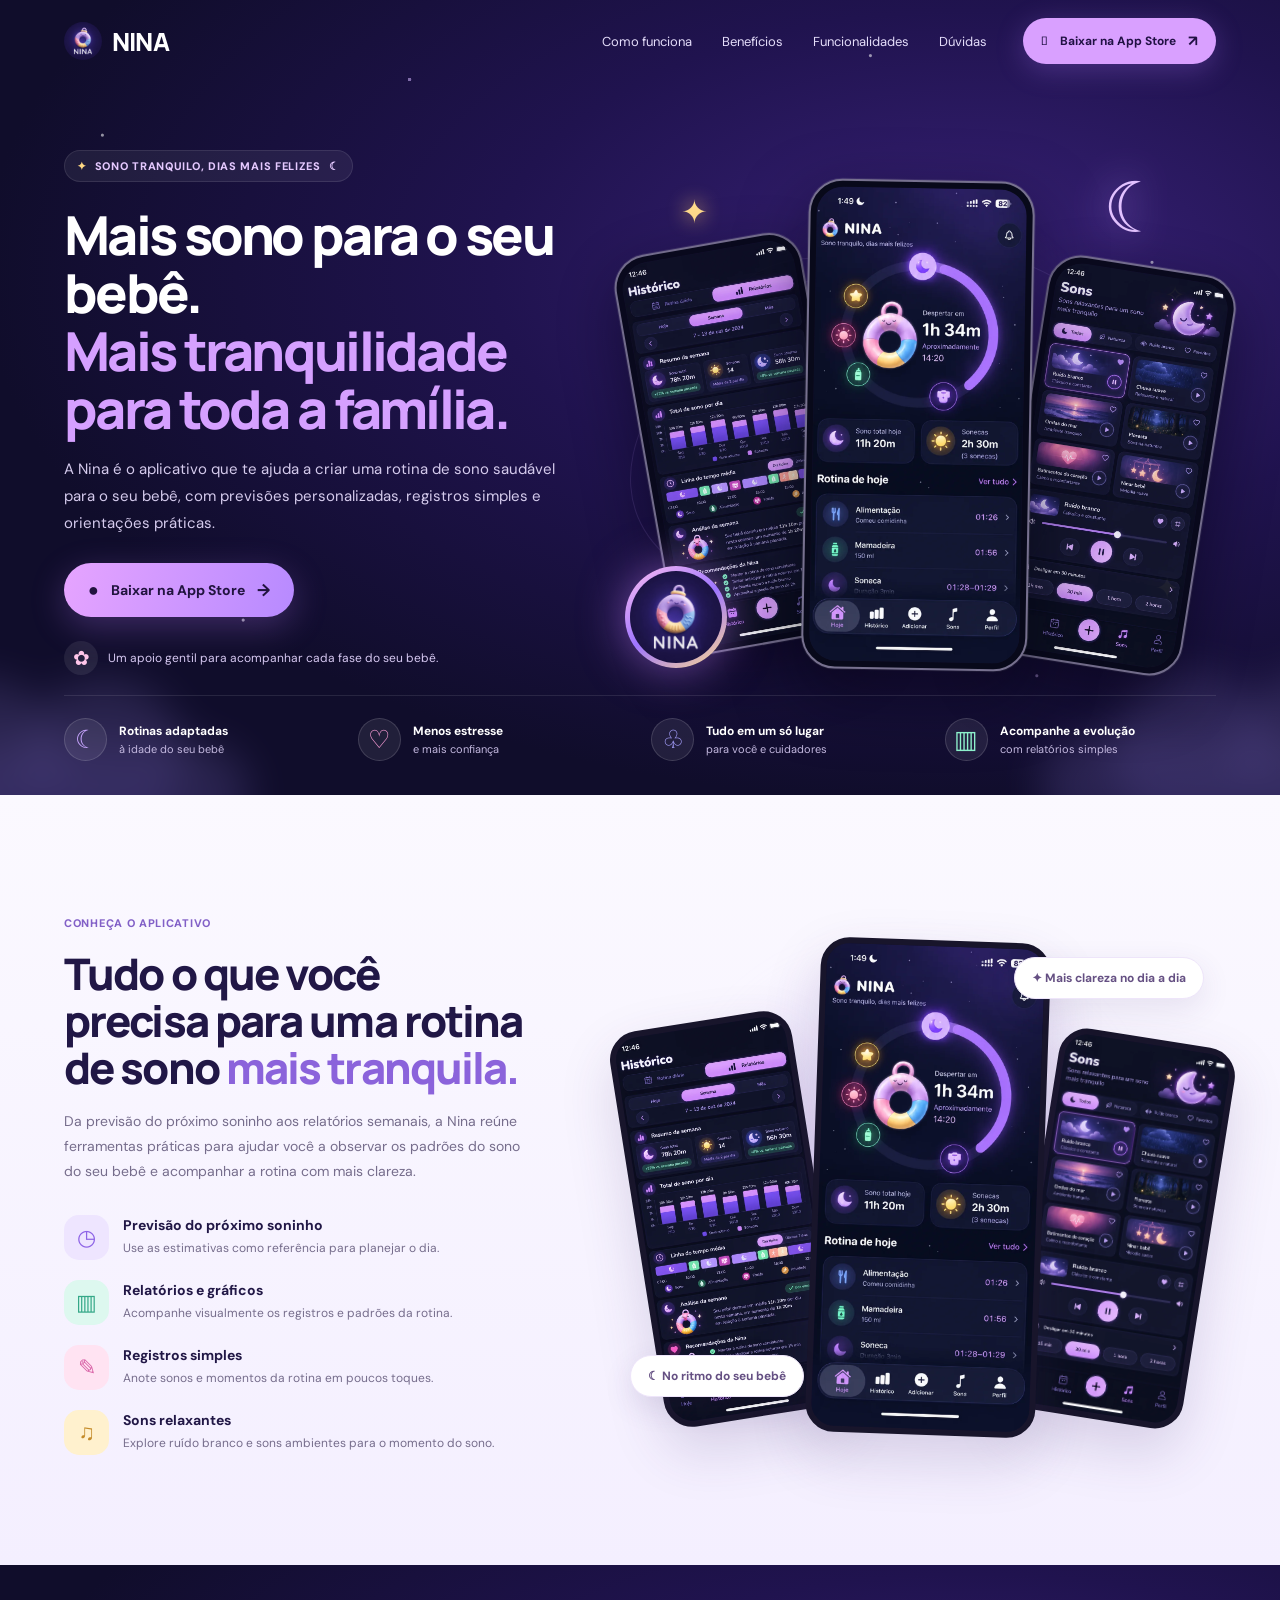
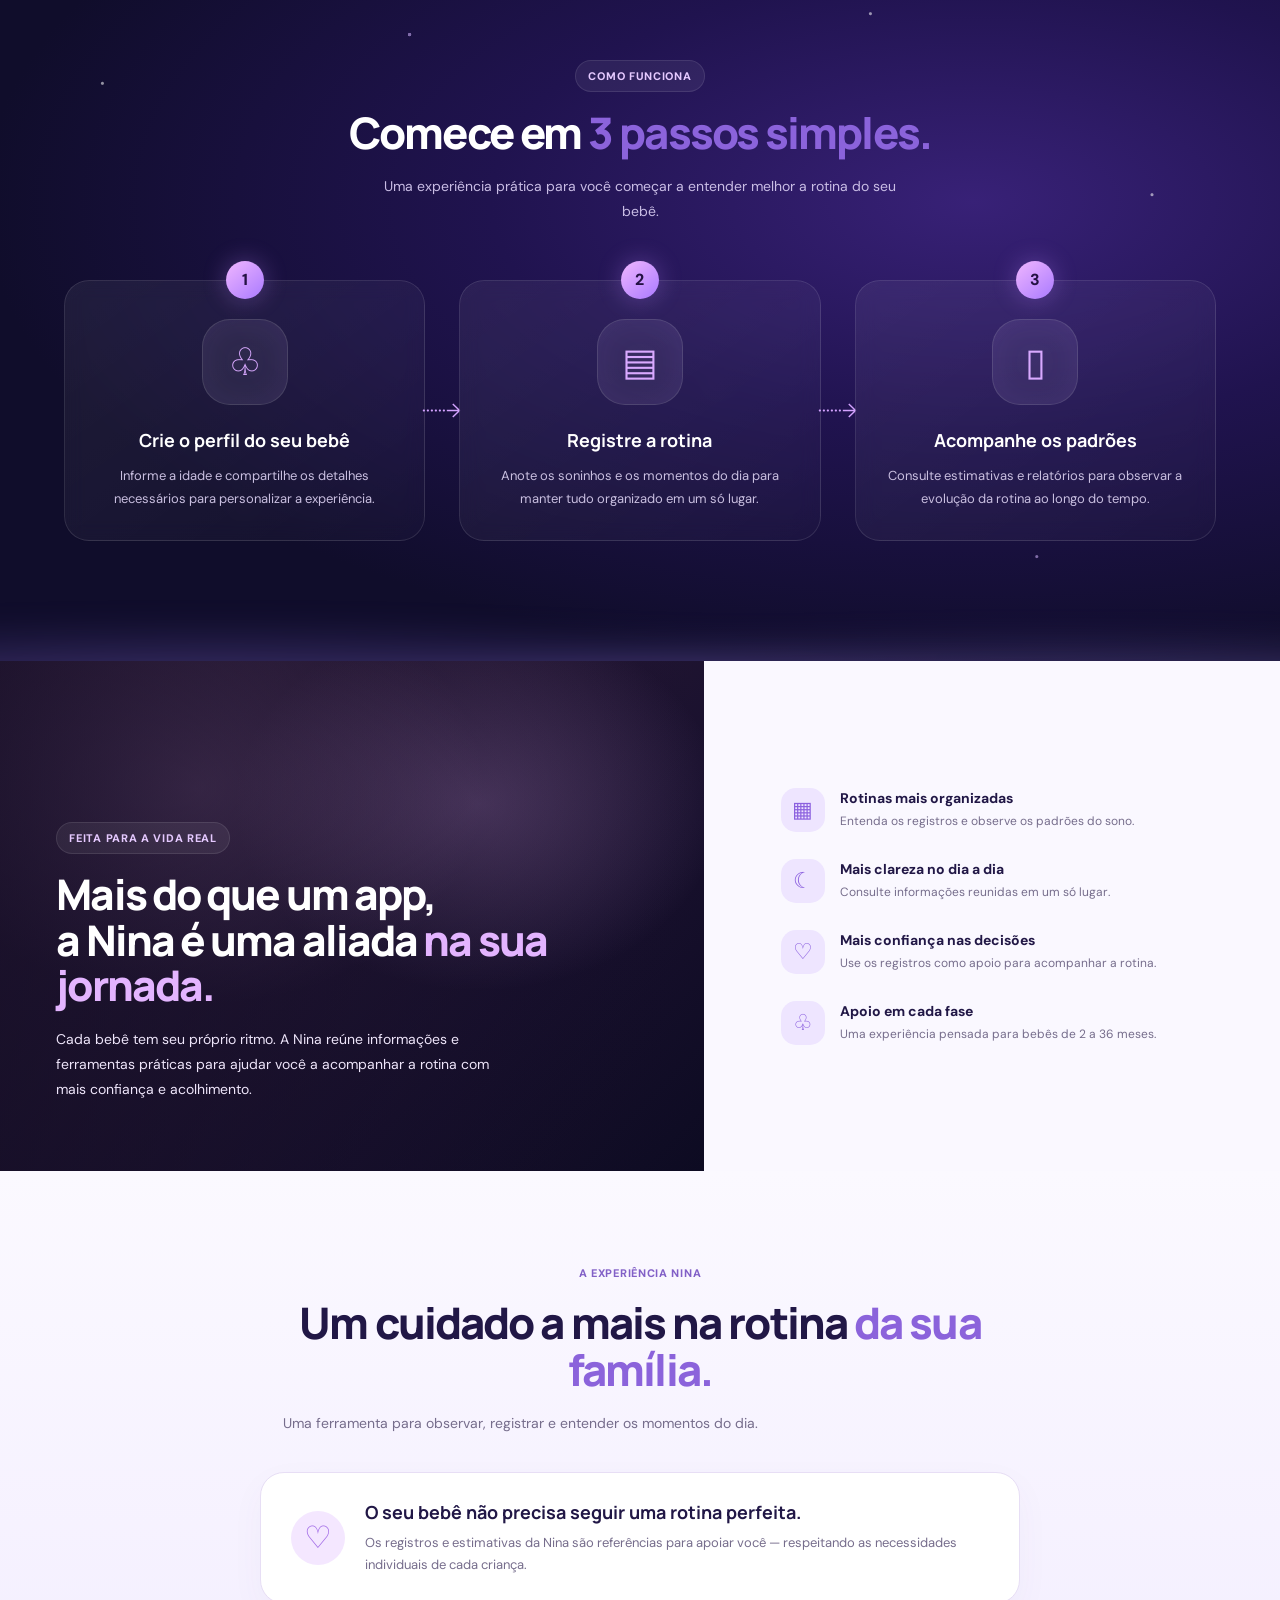
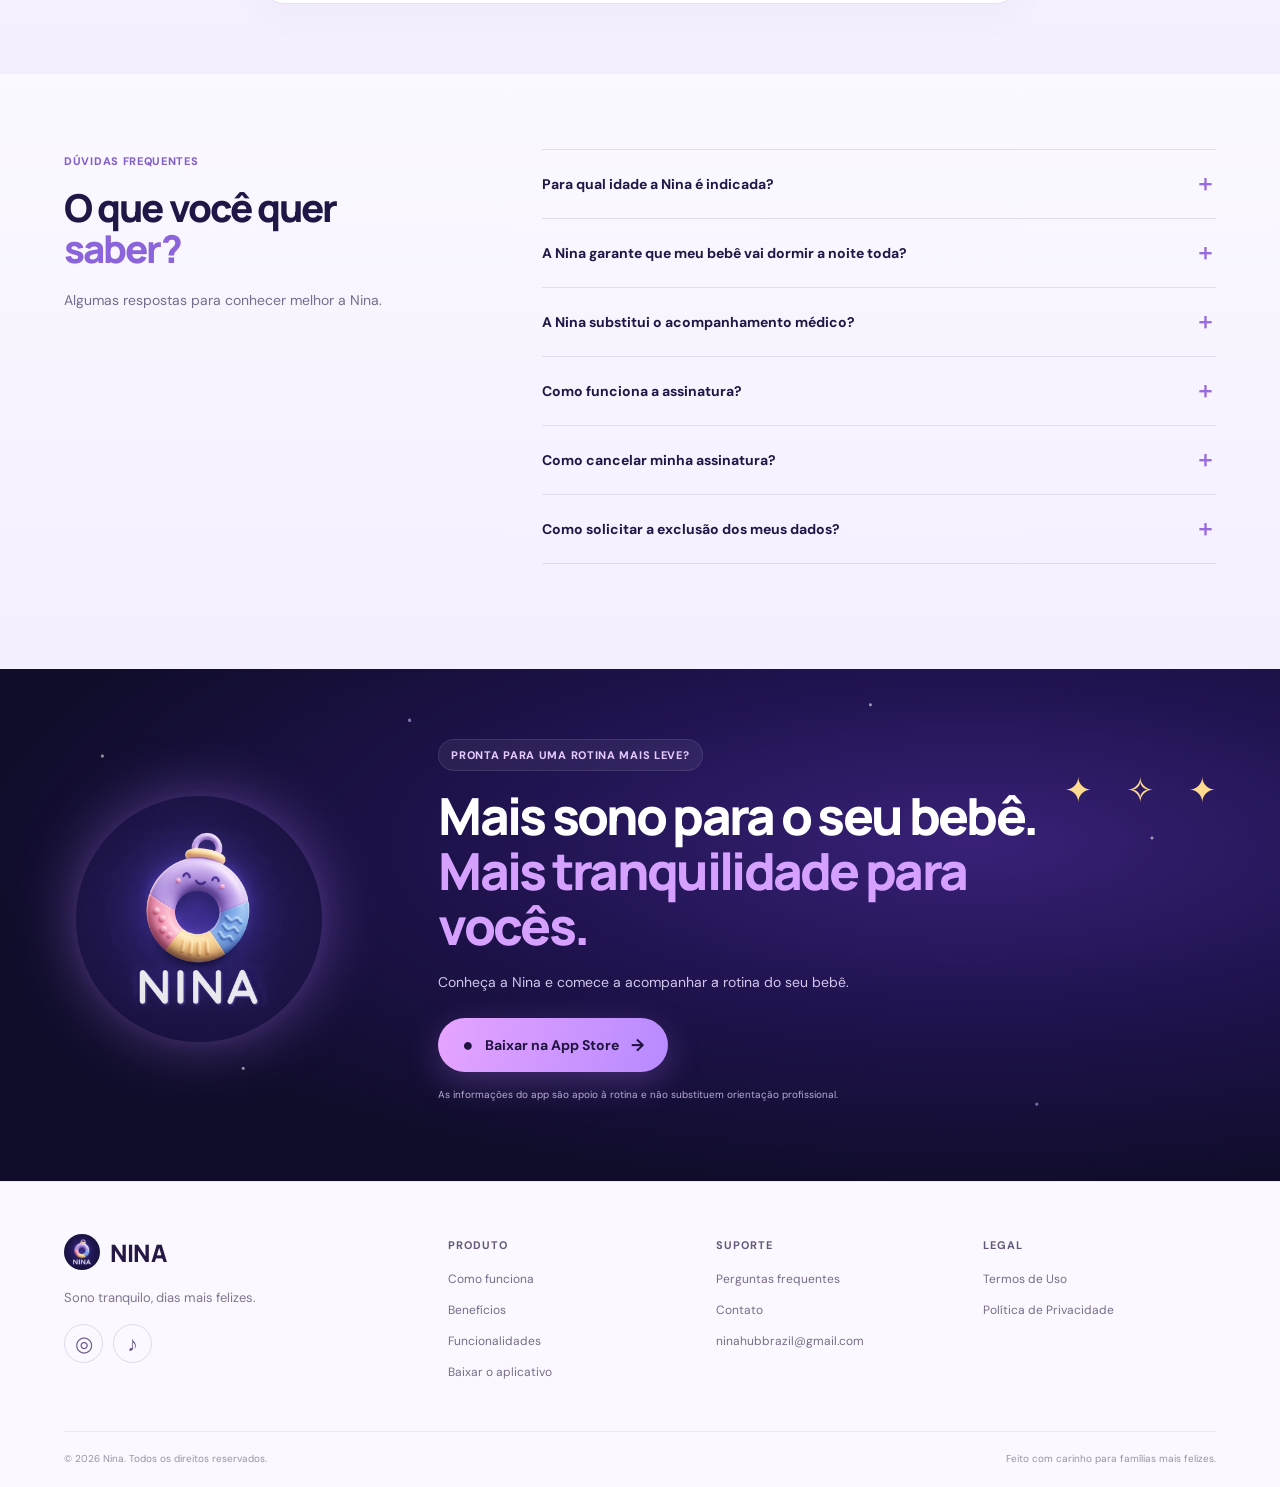
==== commit d4dd0c4a: "Add files via upload" ====
--- a/index.html
+++ b/index.html
@@ -1,144 +1,64 @@
 <!doctype html>
 <html lang="pt-BR">
 <head>
-  <meta charset="UTF-8" />
-  <meta name="viewport" content="width=device-width, initial-scale=1.0" />
-  <meta name="theme-color" content="#f7f3ff" />
-  <meta name="description" content="Conheça a Nina: uma forma mais leve de acompanhar o sono do seu bebê e construir uma rotina possível para a sua família." />
-  <title>Nina — noites mais tranquilas começam com uma rotina possível</title>
-  <link rel="preconnect" href="https://fonts.googleapis.com">
-  <link rel="preconnect" href="https://fonts.gstatic.com" crossorigin>
+  <meta charset="utf-8"><meta name="viewport" content="width=device-width, initial-scale=1">
+  <meta name="theme-color" content="#100d2b"><meta name="description" content="Conheça a Nina: acompanhe o sono do seu bebê, entenda a rotina e encontre mais tranquilidade no dia a dia.">
+  <meta property="og:title" content="Nina — Mais sono para o seu bebê. Mais tranquilidade para toda a família."><meta property="og:description" content="Acompanhe o sono e a rotina do seu bebê com a Nina.">
+  <title>Nina — Sono tranquilo, dias mais felizes</title>
+  <link rel="icon" href="./assets/logo-nina.webp" type="image/webp">
+  <link rel="preconnect" href="https://fonts.googleapis.com"><link rel="preconnect" href="https://fonts.gstatic.com" crossorigin>
   <link href="https://fonts.googleapis.com/css2?family=DM+Sans:wght@400;500;600;700&family=Manrope:wght@400;500;600;700;800&display=swap" rel="stylesheet">
-  <link rel="stylesheet" href="./styles.css" />
+  <link rel="stylesheet" href="./styles.css">
 </head>
 <body>
-  <header class="site-header">
-    <a class="brand" href="#" aria-label="Nina início">
-      <img class="brand-logo" src="./assets/logo-nina.jpeg" alt="" /><span>Nina</span>
-    </a>
-    <nav class="desktop-nav" aria-label="Navegação principal">
-      <a href="#como-funciona">Como funciona</a>
-      <a href="#beneficios">Benefícios</a>
-      <a href="#duvidas">Dúvidas</a>
-    </nav>
-    <a class="button button-small" href="#comecar">Quero conhecer a Nina <span aria-hidden="true">↗</span></a>
+  <header class="header" id="top">
+    <a class="brand" href="#top" aria-label="Nina, início"><img src="./assets/logo-nina.webp" alt=""><span>NINA</span></a>
+    <nav class="nav" id="nav"><a href="#como-funciona">Como funciona</a><a href="#beneficios">Benefícios</a><a href="#funcionalidades">Funcionalidades</a><a href="#duvidas">Dúvidas</a></nav>
+    <a class="button button-nav app-link" data-app-link href="#download"> <span>Baixar na App Store</span><b>↗</b></a>
+    <button class="menu-toggle" aria-label="Abrir menu" aria-expanded="false" aria-controls="nav"><span></span><span></span></button>
   </header>
 
   <main>
-    <section class="hero section-wrap">
-      <div class="hero-copy">
-        <div class="eyebrow"><span class="eyebrow-dot"></span> Mais leveza para a rotina da sua família</div>
-        <h1>Mais tranquilidade para o sono do seu bebê. <em>Mais leveza para você.</em></h1>
-        <p class="hero-description">Entenda os sinais do seu bebê, acompanhe os soninhos e encontre uma rotina que faça sentido para vocês — sem buscar perfeição.</p>
-        <div class="hero-actions">
-          <a class="button" href="#comecar">Quero conhecer a Nina <span aria-hidden="true">→</span></a>
-          <span class="microcopy"><span aria-hidden="true">♡</span> Um passo de cada vez, no ritmo do seu bebê.</span>
+    <section class="hero night-scene">
+      <div class="stars stars-one" aria-hidden="true"></div><div class="cloud cloud-left" aria-hidden="true"></div><div class="cloud cloud-right" aria-hidden="true"></div>
+      <div class="hero-inner wrap">
+        <div class="hero-copy reveal">
+          <div class="eyebrow eyebrow-dark"><span class="eyebrow-star">✦</span> Sono tranquilo, dias mais felizes <span>☾</span></div>
+          <h1>Mais sono para o seu bebê.<br><em>Mais tranquilidade para toda a família.</em></h1>
+          <p>A Nina é o aplicativo que te ajuda a criar uma rotina de sono saudável para o seu bebê, com previsões personalizadas, registros simples e orientações práticas.</p>
+          <a class="button button-primary app-link" data-app-link href="#download"><span class="apple">●</span> Baixar na App Store <b>→</b></a>
+          <div class="hero-note"><span class="mini-teether">✿</span><span>Um apoio gentil para acompanhar cada fase do seu bebê.</span></div>
         </div>
-        <div class="hero-proof">
-          <div class="avatar-stack" aria-hidden="true"><span>☺</span><span>♡</span><span>✿</span></div>
-          <p>Feita para acompanhar <strong>bebês de 2 a 36 meses</strong></p>
+        <div class="hero-art" aria-label="Telas do aplicativo Nina em três celulares">
+          <div class="orb orb-large" aria-hidden="true"></div><div class="orbit orbit-a" aria-hidden="true"></div><div class="orbit orbit-b" aria-hidden="true"></div>
+          <div class="phone phone-back phone-left float-slow"><div class="phone-screen"><img src="./assets/weekly-report.webp" alt="Relatórios semanais de sono no aplicativo Nina"></div></div>
+          <div class="phone phone-main float-gentle"><div class="phone-screen"><img src="./assets/home-screen.webp" alt="Tela Hoje da Nina com previsão do próximo soninho e rotina diária"></div></div>
+          <div class="phone phone-back phone-right float-reverse"><div class="phone-screen"><img src="./assets/sounds-screen.webp" alt="Tela de sons relaxantes e ruído branco da Nina"></div></div>
+          <div class="teether-float" aria-hidden="true"><img src="./assets/logo-nina.webp" alt=""></div>
+          <span class="spark spark-1" aria-hidden="true">✦</span><span class="spark spark-2" aria-hidden="true">✧</span><span class="spark spark-3" aria-hidden="true">✦</span><span class="moon-float" aria-hidden="true">☾</span>
         </div>
       </div>
-      <div class="hero-visual hero-app-visual">
-        <div class="app-glow"></div>
-        <div class="hero-screen-frame"><img src="./assets/home-screen.png" alt="Tela Hoje do aplicativo Nina, com previsão do próximo soninho e rotina diária" /></div>
-        <div class="floating-card sleep-card"><span class="sleep-icon">☾</span><div><small>Rotina do bebê</small><strong>Mais clareza no dia a dia</strong></div><span class="tiny-arrow">✦</span></div>
-        <div class="floating-card heart-card"><span>♡</span><div><strong>No ritmo de vocês.</strong><small>Sem buscar perfeição.</small></div></div>
-      </div>
+      <div class="hero-benefits wrap"><div><span class="benefit-icon moon-icon">☾</span><p><b>Rotinas adaptadas</b><small>à idade do seu bebê</small></p></div><div><span class="benefit-icon heart-icon">♡</span><p><b>Menos estresse</b><small>e mais confiança</small></p></div><div><span class="benefit-icon family-icon">♧</span><p><b>Tudo em um só lugar</b><small>para você e cuidadores</small></p></div><div><span class="benefit-icon chart-icon">▥</span><p><b>Acompanhe a evolução</b><small>com relatórios simples</small></p></div></div>
     </section>
 
-    <section class="trust-strip" aria-label="Pilares da Nina">
-      <span>Feita para a vida real</span><i></i><span>Informação que acolhe</span><i></i><span>Rotina sem rigidez</span><i></i><span>Mais clareza no dia a dia</span>
-    </section>
+    <section class="intro section-light" id="funcionalidades"><div class="wrap intro-grid">
+      <div class="intro-copy reveal"><span class="eyebrow">Conheça o aplicativo</span><h2>Tudo o que você precisa para uma rotina de sono <em>mais tranquila.</em></h2><p>Da previsão do próximo soninho aos relatórios semanais, a Nina reúne ferramentas práticas para ajudar você a observar os padrões do sono do seu bebê e acompanhar a rotina com mais clareza.</p>
+        <div class="feature-list"><article><span class="feature-icon violet">◷</span><div><h3>Previsão do próximo soninho</h3><p>Use as estimativas como referência para planejar o dia.</p></div></article><article><span class="feature-icon mint">▥</span><div><h3>Relatórios e gráficos</h3><p>Acompanhe visualmente os registros e padrões da rotina.</p></div></article><article><span class="feature-icon pink">✎</span><div><h3>Registros simples</h3><p>Anote sonos e momentos da rotina em poucos toques.</p></div></article><article><span class="feature-icon yellow">♫</span><div><h3>Sons relaxantes</h3><p>Explore ruído branco e sons ambientes para o momento do sono.</p></div></article></div>
+      </div>
+      <div class="intro-art reveal"><div class="light-glow"></div><div class="mini-phone mini-phone-report"><img src="./assets/weekly-report.webp" alt="Relatório semanal da Nina"></div><div class="mini-phone mini-phone-home"><img src="./assets/home-screen.webp" alt="Tela Hoje da Nina"></div><div class="mini-phone mini-phone-sounds"><img src="./assets/sounds-screen.webp" alt="Sons relaxantes da Nina"></div><div class="floating-chip chip-one">✦ Mais clareza no dia a dia</div><div class="floating-chip chip-two">☾ No ritmo do seu bebê</div></div>
+    </div></section>
 
-    <section class="pain-section section-wrap" id="beneficios">
-      <div class="section-heading centered">
-        <span class="eyebrow">A gente entende</span>
-        <h2>Quando o sono vira uma incógnita, <em>o dia inteiro sente.</em></h2>
-        <p>Você não precisa ter todas as respostas. Precisa de um jeito mais simples de entender o que está acontecendo.</p>
-      </div>
-      <div class="pain-grid">
-        <article class="pain-card"><div class="illustration lilac">☁</div><h3>Os soninhos mudam toda hora</h3><p>Um dia funciona, no outro parece que nada dá certo. Fica difícil saber o que esperar.</p></article>
-        <article class="pain-card"><div class="illustration peach">☾</div><h3>Você tenta adivinhar o próximo passo</h3><p>Será que já está com sono? Será que passou do ponto? Tantas dúvidas cansam.</p></article>
-        <article class="pain-card"><div class="illustration mint">♡</div><h3>Você sente que deveria saber</h3><p>Mas cada bebê é único — e você também merece apoio enquanto aprende sobre o seu.</p></article>
-      </div>
-    </section>
+    <section class="steps night-scene" id="como-funciona"><div class="stars stars-two" aria-hidden="true"></div><div class="wrap"><div class="section-title centered reveal"><span class="eyebrow eyebrow-dark">Como funciona</span><h2>Comece em <em>3 passos simples.</em></h2><p>Uma experiência prática para você começar a entender melhor a rotina do seu bebê.</p></div><div class="steps-grid"><article class="step-card reveal"><span class="step-num">1</span><div class="step-illustration">♧</div><h3>Crie o perfil do seu bebê</h3><p>Informe a idade e compartilhe os detalhes necessários para personalizar a experiência.</p><span class="step-connector">······→</span></article><article class="step-card reveal"><span class="step-num">2</span><div class="step-illustration">▤</div><h3>Registre a rotina</h3><p>Anote os soninhos e os momentos do dia para manter tudo organizado em um só lugar.</p><span class="step-connector">······→</span></article><article class="step-card reveal"><span class="step-num">3</span><div class="step-illustration">▯</div><h3>Acompanhe os padrões</h3><p>Consulte estimativas e relatórios para observar a evolução da rotina ao longo do tempo.</p></article></div></div><div class="bottom-clouds" aria-hidden="true"></div></section>
 
-    <section class="feature-section">
-      <div class="feature-layout section-wrap">
-        <div class="feature-art product-screens">
-          <div class="screen-card screen-report">
-            <img src="./assets/weekly-report.png" alt="Relatório semanal da Nina com gráficos e análise da rotina de sono" />
-            <span class="screen-label">Relatórios e evolução</span>
-          </div>
-          <div class="screen-card screen-sounds">
-            <img src="./assets/sounds-screen.png" alt="Tela de sons relaxantes e ruído branco da Nina" />
-            <span class="screen-label">Sons para relaxar</span>
-          </div>
-          <div class="feature-note"><span>✦</span> Tudo sobre a rotina em um só lugar</div>
-        </div>
-        <div class="feature-copy">
-          <span class="eyebrow">Conheça a Nina</span>
-          <h2>Uma rotina mais clara. <em>Um app feito para acolher.</em></h2>
-          <p>Acompanhe o sono, visualize os padrões da semana e use sons relaxantes para criar um ambiente mais tranquilo. A Nina reúne ferramentas práticas para ajudar você a entender a rotina do seu bebê.</p>
-          <ul class="check-list">
-            <li><span>✓</span><div><strong>Registre sono e rotina</strong><small>Acompanhe os soninhos e outros momentos do dia.</small></div></li>
-            <li><span>✓</span><div><strong>Veja relatórios semanais</strong><small>Consulte gráficos e acompanhe a evolução da rotina.</small></div></li>
-            <li><span>✓</span><div><strong>Relaxe com sons suaves</strong><small>Explore ruído branco e sons relaxantes para o momento do sono.</small></div></li>
-          </ul>
-          <a class="text-link" href="#como-funciona">Veja como funciona <span>→</span></a>
-        </div>
-      </div>
-    </section>
+    <section class="family-section" id="beneficios"><div class="family-photo"><div class="photo-overlay"></div><div class="family-copy reveal"><span class="eyebrow eyebrow-dark">Feita para a vida real</span><h2>Mais do que um app,<br>a Nina é uma aliada <em>na sua jornada.</em></h2><p>Cada bebê tem seu próprio ritmo. A Nina reúne informações e ferramentas práticas para ajudar você a acompanhar a rotina com mais confiança e acolhimento.</p></div></div><div class="benefit-panel"><article><span class="panel-icon">▦</span><div><h3>Rotinas mais organizadas</h3><p>Entenda os registros e observe os padrões do sono.</p></div></article><article><span class="panel-icon">☾</span><div><h3>Mais clareza no dia a dia</h3><p>Consulte informações reunidas em um só lugar.</p></div></article><article><span class="panel-icon">♡</span><div><h3>Mais confiança nas decisões</h3><p>Use os registros como apoio para acompanhar a rotina.</p></div></article><article><span class="panel-icon">♧</span><div><h3>Apoio em cada fase</h3><p>Uma experiência pensada para bebês de 2 a 36 meses.</p></div></article></div></section>
 
-    <section class="steps-section section-wrap" id="como-funciona">
-      <div class="section-heading centered">
-        <span class="eyebrow">Simples como precisa ser</span>
-        <h2>Um pouquinho de cada vez. <em>Do seu jeito.</em></h2>
-        <p>Comece com o que você já sabe. A Nina ajuda a organizar o resto.</p>
-      </div>
-      <div class="steps-grid">
-        <article class="step"><span class="step-number">01</span><div class="step-art art-one">♡</div><h3>Conte sobre seu bebê</h3><p>Compartilhe a idade, os desafios e o que você gostaria de melhorar na rotina.</p></article>
-        <article class="step"><span class="step-number">02</span><div class="step-art art-two">☷</div><h3>Registre o sono</h3><p>Anote os horários e acompanhe os soninhos sem depender da memória.</p></article>
-        <article class="step"><span class="step-number">03</span><div class="step-art art-three">✧</div><h3>Observe e ajuste</h3><p>Use o histórico e as estimativas como apoio para encontrar o ritmo de vocês.</p></article>
-      </div>
-    </section>
+    <section class="testimonials section-light"><div class="wrap"><div class="section-title centered reveal"><span class="eyebrow">A experiência Nina</span><h2>Um cuidado a mais na rotina <em>da sua família.</em></h2><p>Uma ferramenta para observar, registrar e entender os momentos do dia.</p></div><div class="testimonial-note"><span class="note-icon">♡</span><div><h3>O seu bebê não precisa seguir uma rotina perfeita.</h3><p>Os registros e estimativas da Nina são referências para apoiar você — respeitando as necessidades individuais de cada criança.</p></div></div></div></section>
 
-    <section class="quote-section section-wrap">
-      <div class="quote-mark">“</div>
-      <blockquote>Você não precisa de uma rotina perfeita. Precisa de uma rotina que funcione melhor para a sua família.</blockquote>
-      <p>Esse é o jeito Nina de olhar para o sono.</p>
-    </section>
+    <section class="faq section-light" id="duvidas"><div class="wrap faq-grid"><div class="section-title reveal"><span class="eyebrow">Dúvidas frequentes</span><h2>O que você quer <em>saber?</em></h2><p>Algumas respostas para conhecer melhor a Nina.</p></div><div class="faq-list reveal"><details><summary>Para qual idade a Nina é indicada?<span>＋</span></summary><p>A Nina foi pensada para famílias com bebês de 2 a 36 meses. Considere as informações do aplicativo de acordo com a fase e as necessidades individuais do seu bebê.</p></details><details><summary>A Nina garante que meu bebê vai dormir a noite toda?<span>＋</span></summary><p>Não. Cada bebê é único e o sono varia por diversos motivos. A Nina ajuda a registrar informações e observar padrões, mas não garante resultados específicos.</p></details><details><summary>A Nina substitui o acompanhamento médico?<span>＋</span></summary><p>Não. A Nina é uma ferramenta de apoio à organização da rotina e não oferece diagnóstico nem substitui a orientação de pediatras ou outros profissionais de saúde.</p></details><details><summary>Como funciona a assinatura?<span>＋</span></summary><p>A Nina oferece planos de assinatura mensal e anual processados pela Apple App Store. As condições, a cobrança e a renovação são apresentadas no fluxo de compra do aplicativo. O teste gratuito de três dias está sujeito às condições exibidas na App Store.</p></details><details><summary>Como cancelar minha assinatura?<span>＋</span></summary><p>As assinaturas compradas pela App Store podem ser gerenciadas nas configurações de assinatura da sua conta Apple. O cancelamento segue as regras e os prazos da Apple.</p></details><details><summary>Como solicitar a exclusão dos meus dados?<span>＋</span></summary><p>Envie uma solicitação para <a href="mailto:ninahubbrazil@gmail.com">ninahubbrazil@gmail.com</a>. A equipe verificará o pedido e responderá sobre os próximos passos.</p></details></div></div></section>
 
-    <section class="cta-section section-wrap" id="comecar">
-      <div class="cta-panel">
-        <div class="cta-decoration decoration-left">✳</div><div class="cta-decoration decoration-right">☾</div>
-        <span class="eyebrow">Vamos nessa, juntos?</span>
-        <h2>Seu próximo passo para uma rotina mais leve <em>começa aqui.</em></h2>
-        <p>Conheça a Nina e descubra como acompanhar o sono do seu bebê com mais clareza e acolhimento.</p>
-        <a class="button button-light" href="#" data-cta>Quero começar com a Nina <span>→</span></a>
-        <small>Sem cobrança de perfeição. Só apoio para o dia a dia.</small>
-      </div>
-    </section>
-
-    <section class="faq-section section-wrap" id="duvidas">
-      <div class="faq-intro"><span class="eyebrow">Perguntas frequentes</span><h2>Ficou com alguma <em>dúvida?</em></h2><p>Algumas respostas para você conhecer melhor a Nina.</p></div>
-      <div class="faq-list">
-        <details><summary>Para qual idade a Nina é indicada?<span>＋</span></summary><p>A Nina foi pensada para famílias com bebês de 2 a 36 meses. As sugestões devem ser consideradas de acordo com a fase e as necessidades individuais de cada bebê.</p></details>
-        <details><summary>A Nina promete que meu bebê vai dormir a noite toda?<span>＋</span></summary><p>Não. Cada bebê tem necessidades próprias e o sono pode variar por muitos motivos. A Nina ajuda você a registrar informações e observar padrões, mas não garante resultados específicos nem substitui orientação pediátrica.</p></details>
-        <details><summary>Preciso seguir horários rígidos?<span>＋</span></summary><p>Não. Estimativas e janelas de sono servem como referência, não como regras. Observe os sinais do seu bebê e adapte a rotina à realidade da sua família.</p></details>
-        <details><summary>Como faço para começar?<span>＋</span></summary><p>Toque no botão de início para acessar o fluxo de entrada da Nina. Antes de publicar, configure o link final do botão no arquivo <code>script.js</code>.</p></details>
-        <details><summary>A Nina substitui um pediatra ou especialista em sono?<span>＋</span></summary><p>Não. A Nina é uma ferramenta de acompanhamento da rotina e não oferece diagnóstico ou atendimento médico. Em caso de dúvidas sobre a saúde ou o sono do bebê, converse com um profissional qualificado.</p></details>
-      </div>
-    </section>
+    <section class="final-cta night-scene" id="download"><div class="stars stars-three" aria-hidden="true"></div><div class="wrap final-cta-inner"><div class="cta-teether" aria-hidden="true"><img src="./assets/logo-nina.webp" alt=""></div><div class="final-copy reveal"><span class="eyebrow eyebrow-dark">Pronta para uma rotina mais leve?</span><h2>Mais sono para o seu bebê.<br><em>Mais tranquilidade para vocês.</em></h2><p>Conheça a Nina e comece a acompanhar a rotina do seu bebê.</p><a class="button button-primary app-link" data-app-link href="#download"><span class="apple">●</span> Baixar na App Store <b>→</b></a><small>As informações do app são apoio à rotina e não substituem orientação profissional.</small></div><div class="cta-stars" aria-hidden="true">✦　✧　✦</div></div></section>
   </main>
 
-  <footer class="site-footer">
-    <a class="brand" href="#"><img class="brand-logo footer-logo" src="./assets/logo-nina.jpeg" alt="" /><span>Nina</span></a>
-    <p>Mais acolhimento para os dias e noites da sua família.</p>
-    <div class="footer-links"><a href="#" data-privacy>Privacidade</a><a href="#" data-terms>Termos de uso</a><a href="mailto:oi@nina.app">Contato</a></div>
-    <small>© <span id="year"></span> Nina. Feito com carinho.</small>
-  </footer>
-  <script src="./script.js"></script>
-</body>
-</html>
+  <footer class="footer"><div class="wrap footer-grid"><div class="footer-brand"><a class="brand" href="#top"><img src="./assets/logo-nina.webp" alt=""><span>NINA</span></a><p>Sono tranquilo, dias mais felizes.</p><div class="socials"><a href="https://www.instagram.com/ninahub_/" target="_blank" rel="noopener noreferrer" aria-label="Instagram da Nina">◎</a><a href="#" data-tiktok-link aria-label="TikTok da Nina" hidden>♪</a></div></div><div class="footer-col"><h3>PRODUTO</h3><a href="#como-funciona">Como funciona</a><a href="#beneficios">Benefícios</a><a href="#funcionalidades">Funcionalidades</a><a class="app-link" data-app-link href="#download">Baixar o aplicativo</a></div><div class="footer-col"><h3>SUPORTE</h3><a href="#duvidas">Perguntas frequentes</a><a href="mailto:ninahubbrazil@gmail.com">Contato</a><a href="mailto:ninahubbrazil@gmail.com">ninahubbrazil@gmail.com</a></div><div class="footer-col"><h3>LEGAL</h3><a href="./legal.html#termos">Termos de Uso</a><a href="./legal.html#privacidade">Política de Privacidade</a></div><div class="footer-bottom"><span>© <span id="year"></span> Nina. Todos os direitos reservados.</span><span>Feito com carinho para famílias mais felizes.</span></div></div></footer>
+  <script src="./script.js" defer></script>
+</body></html>
--- a/styles.css
+++ b/styles.css
@@ -1,42 +1,5 @@
-:root{--ink:#302842;--muted:#746d80;--purple:#8b72c7;--purple-dark:#6f57a8;--lilac:#eee8fb;--pale:#faf8ff;--white:#fff;--peach:#fff0e7;--mint:#e7f3eb;--line:#e9e3f0;--radius:28px;--shadow:0 22px 70px rgba(69,49,103,.13)}*{box-sizing:border-box}html{scroll-behavior:smooth;scroll-padding-top:90px}body{margin:0;background:#fff;color:var(--ink);font-family:"DM Sans",sans-serif;line-height:1.6}a{color:inherit;text-decoration:none}.site-header{height:82px;padding:0 max(5vw,24px);display:flex;align-items:center;justify-content:space-between;gap:28px;background:rgba(255,255,255,.9);backdrop-filter:blur(16px);position:sticky;top:0;z-index:20;border-bottom:1px solid rgba(233,227,240,.65)}.brand{display:inline-flex;align-items:center;gap:9px;font-family:Manrope,sans-serif;font-weight:800;font-size:27px;letter-spacing:-1.6px}.brand-mark{display:grid;place-items:center;width:35px;height:35px;border-radius:13px 13px 13px 5px;background:var(--purple);color:white;font-family:Georgia,serif;font-size:24px;font-weight:400;font-style:italic}.desktop-nav{display:flex;gap:34px;color:#625a70;font-size:14px}.desktop-nav a:hover,.footer-links a:hover{color:var(--purple-dark)}.button{display:inline-flex;align-items:center;justify-content:center;gap:16px;background:var(--purple);color:white;padding:16px 23px;border-radius:999px;font-weight:700;font-size:14px;box-shadow:0 8px 22px rgba(139,114,199,.24);transition:transform .2s,background .2s}.button:hover{transform:translateY(-2px);background:var(--purple-dark)}.button-small{padding:12px 17px;font-size:12px;gap:10px}.section-wrap{width:min(1160px,90%);margin-inline:auto}.hero{display:grid;grid-template-columns:1.02fr .98fr;align-items:center;gap:4%;padding-top:78px;padding-bottom:84px;min-height:650px}.eyebrow{display:inline-flex;align-items:center;gap:9px;text-transform:uppercase;letter-spacing:1.55px;font-size:10px;font-weight:700;color:var(--purple-dark)}.eyebrow-dot{width:7px;height:7px;border-radius:50%;background:#a994db;box-shadow:0 0 0 5px #f0eafa}.hero h1,.section-heading h2,.feature-copy h2,.faq-intro h2,.cta-panel h2{font-family:Manrope,sans-serif;letter-spacing:-2.4px;line-height:1.12;font-size:clamp(39px,4.5vw,61px);font-weight:700;margin:21px 0}.hero h1 em,.section-heading h2 em,.feature-copy h2 em,.faq-intro h2 em,.cta-panel h2 em{font-style:normal;color:var(--purple)}.hero-description{font-size:16px;line-height:1.85;color:var(--muted);max-width:490px}.hero-actions{display:flex;flex-direction:column;align-items:flex-start;gap:14px;margin-top:27px}.microcopy{font-size:11px;color:#847b90}.microcopy span{font-size:16px;color:var(--purple);margin-right:5px}.hero-proof{display:flex;align-items:center;gap:13px;margin-top:36px}.hero-proof p{font-size:11px;color:var(--muted);margin:0}.hero-proof strong{color:var(--ink)}.avatar-stack{display:flex;padding-left:5px}.avatar-stack span{display:grid;place-items:center;margin-left:-5px;width:31px;height:31px;border:2px solid white;border-radius:50%;background:#e9ddf8;color:#7d65b1;font-size:14px}.avatar-stack span:nth-child(2){background:#fce8dc}.avatar-stack span:nth-child(3){background:#dcefe4}.hero-visual{height:500px;position:relative;display:grid;place-items:center}.blob{position:absolute;border-radius:48% 52% 59% 41%/43% 42% 58% 57%}.blob-one{width:400px;height:420px;background:#f0eafa;transform:rotate(13deg)}.blob-two{width:310px;height:350px;background:#f9e9df;opacity:.7;transform:rotate(-19deg)}.photo-card{position:relative;width:min(340px,76%);height:405px;padding:10px;background:white;border-radius:190px 190px 28px 28px;box-shadow:var(--shadow);transform:rotate(2deg);z-index:2}.photo-card img{width:100%;height:100%;object-fit:cover;border-radius:180px 180px 21px 21px}.photo-caption{position:absolute;bottom:23px;left:22px;right:22px;padding:13px 15px;display:flex;align-items:center;gap:11px;border-radius:17px;background:rgba(255,255,255,.94);backdrop-filter:blur(12px);box-shadow:0 7px 25px #35274c17}.caption-icon{display:grid;place-items:center;width:35px;height:35px;background:var(--lilac);border-radius:12px;color:var(--purple);font-size:20px}.photo-caption strong,.photo-caption small{display:block}.photo-caption strong{font-size:11px}.photo-caption small{font-size:9px;color:var(--muted)}.floating-card{position:absolute;z-index:4;display:flex;align-items:center;gap:10px;background:white;padding:13px 15px;border-radius:17px;box-shadow:0 12px 35px #35274c19}.floating-card small,.floating-card strong{display:block}.floating-card small{font-size:9px;color:var(--muted)}.floating-card strong{font-size:11px}.sleep-card{right:-3%;top:100px}.sleep-icon{display:grid;place-items:center;width:36px;height:36px;border-radius:12px;background:#f0eafa;color:var(--purple);font-size:20px}.tiny-arrow{color:var(--purple);font-size:17px}.heart-card{left:-2%;bottom:63px}.heart-card>span{font-size:26px;color:#d69caa}.sparkle{position:absolute;color:var(--purple);z-index:3}.sparkle-a{top:45px;left:14%;font-size:28px}.sparkle-b{right:9%;bottom:70px;font-size:25px}.trust-strip{display:flex;align-items:center;justify-content:center;gap:25px;padding:22px 15px;background:#faf8fd;border-block:1px solid #f0ebf5;color:#756c83;font-size:10px;letter-spacing:.3px;flex-wrap:wrap}.trust-strip i{width:4px;height:4px;background:#b6a4d9;border-radius:50%}.pain-section{padding-top:105px;padding-bottom:110px}.section-heading{max-width:690px;margin:0 auto 48px}.centered{text-align:center}.section-heading h2,.feature-copy h2,.faq-intro h2{font-size:clamp(33px,3.5vw,46px);letter-spacing:-1.8px;margin:15px 0}.section-heading p,.feature-copy>p,.faq-intro>p{color:var(--muted);font-size:14px;line-height:1.8}.pain-grid{display:grid;grid-template-columns:repeat(3,1fr);gap:20px}.pain-card{padding:28px 27px 31px;border:1px solid var(--line);border-radius:24px;background:white;transition:transform .2s,box-shadow .2s}.pain-card:hover{transform:translateY(-4px);box-shadow:var(--shadow)}.illustration{width:56px;height:56px;display:grid;place-items:center;border-radius:18px;font-size:27px;margin-bottom:24px}.lilac{background:var(--lilac);color:#876dbb}.peach{background:var(--peach);color:#c78d75}.mint{background:var(--mint);color:#66987a}.pain-card h3,.step h3{font-family:Manrope,sans-serif;font-size:17px;line-height:1.35;letter-spacing:-.4px;margin:0 0 10px}.pain-card p,.step p{font-size:12px;line-height:1.8;color:var(--muted);margin:0}.feature-section{background:var(--pale);overflow:hidden}.feature-layout{display:grid;grid-template-columns:1fr 1fr;gap:9%;align-items:center;padding-top:95px;padding-bottom:95px}.feature-art{position:relative;min-height:490px;display:grid;place-items:center;background:radial-gradient(ellipse,#e9e0f8 0%,#f6f1fc 46%,transparent 70%)}.phone{width:260px;min-height:440px;border:7px solid #332b40;border-radius:38px;background:white;padding:14px 15px 18px;box-shadow:0 25px 55px #3c2a591f;transform:rotate(-3deg)}.phone-top{display:flex;justify-content:space-between;font-size:9px;font-weight:700;padding:0 6px}.app-greeting{font-family:Manrope,sans-serif;font-size:17px;font-weight:800;margin-top:24px}.app-greeting span{float:right;color:var(--purple)}.app-greeting small{display:block;font-family:"DM Sans",sans-serif;font-size:9px;color:var(--muted);font-weight:400;margin-top:4px}.sleep-ring{height:155px;width:155px;border-radius:50%;border:9px solid #eee8f8;border-right-color:#9c86d1;border-top-color:#9c86d1;margin:22px auto;display:grid;place-items:center;transform:rotate(-25deg)}.sleep-ring>div{transform:rotate(25deg);text-align:center}.sleep-ring span,.sleep-ring strong,.sleep-ring small{display:block}.sleep-ring span{font-size:23px;color:var(--purple)}.sleep-ring strong{font-family:Manrope,sans-serif;font-size:16px}.sleep-ring small{font-size:8px;color:var(--muted)}.phone-stat{display:flex;align-items:center;gap:10px;padding:10px 0;border-top:1px solid #f0ecf4}.stat-symbol{display:grid;place-items:center;width:32px;height:32px;background:#fff0e7;border-radius:10px;color:#c78d75}.stat-symbol.lavender{background:var(--lilac);color:var(--purple)}.phone-stat small,.phone-stat strong{display:block}.phone-stat small{font-size:8px;color:var(--muted)}.phone-stat strong{font-size:9px}.phone-button{display:flex;justify-content:space-between;align-items:center;background:var(--purple);color:white;padding:10px 13px;border-radius:12px;font-size:10px;font-weight:700;margin-top:11px}.feature-note{position:absolute;bottom:22px;right:0;background:white;box-shadow:var(--shadow);padding:13px 18px;border-radius:15px;font-size:11px;font-weight:700}.feature-note span{color:var(--purple);margin-right:8px}.feature-copy h2{max-width:470px}.feature-copy>p{max-width:490px}.check-list{list-style:none;margin:27px 0;padding:0;display:grid;gap:20px}.check-list li{display:flex;gap:13px;align-items:flex-start}.check-list li>span{width:24px;height:24px;flex:none;display:grid;place-items:center;background:#e9e0f7;border-radius:50%;color:var(--purple-dark);font-size:12px}.check-list strong,.check-list small{display:block}.check-list strong{font-size:12px}.check-list small{font-size:11px;color:var(--muted);margin-top:4px;line-height:1.6}.text-link{font-size:12px;color:var(--purple-dark);font-weight:700}.text-link span{margin-left:8px}.steps-section{padding-top:105px;padding-bottom:105px}.steps-grid{display:grid;grid-template-columns:repeat(3,1fr);gap:30px}.step{position:relative;text-align:center;padding:0 20px}.step-number{position:absolute;top:0;left:calc(50% + 44px);font-size:10px;font-weight:700;color:#9b86cc}.step-art{width:112px;height:112px;margin:0 auto 25px;display:grid;place-items:center;border-radius:36px;font-size:43px;transform:rotate(-5deg)}.art-one{background:#f0eafa;color:#8b72c7}.art-two{background:#fff0e7;color:#c78d75;transform:rotate(5deg)}.art-three{background:#e7f3eb;color:#66987a}.step h3{font-size:16px}.step p{max-width:260px;margin:auto}.quote-section{max-width:850px;text-align:center;padding-top:20px;padding-bottom:105px}.quote-mark{font-family:Georgia,serif;font-size:75px;line-height:.8;color:#b4a0dc}.quote-section blockquote{font-family:Manrope,sans-serif;font-weight:600;letter-spacing:-1.1px;font-size:clamp(25px,3vw,37px);line-height:1.35;margin:20px auto;max-width:800px}.quote-section p{font-size:12px;color:var(--muted)}.cta-section{padding-bottom:105px}.cta-panel{position:relative;overflow:hidden;text-align:center;padding:72px 30px;border-radius:35px;background:#e9e0f7}.cta-panel .eyebrow{color:#6f57a8}.cta-panel h2{position:relative;z-index:1;max-width:650px;margin:18px auto;font-size:clamp(34px,4vw,48px)}.cta-panel h2 em{color:#6f57a8}.cta-panel>p{position:relative;z-index:1;max-width:530px;margin:0 auto 26px;color:#6f6579;font-size:13px}.button-light{background:#6f57a8;position:relative;z-index:1}.button-light:hover{background:#58418f}.cta-panel>small{display:block;margin-top:15px;color:#786d8c;font-size:10px}.cta-decoration{position:absolute;color:#d1c3eb;font-size:100px;line-height:1}.decoration-left{left:4%;bottom:1%;transform:rotate(-20deg)}.decoration-right{right:5%;top:6%;font-size:90px}.faq-section{display:grid;grid-template-columns:.8fr 1.2fr;gap:9%;padding-top:15px;padding-bottom:110px}.faq-intro h2{max-width:340px}.faq-list details{border-bottom:1px solid var(--line);padding:20px 0}.faq-list details:first-child{border-top:1px solid var(--line)}.faq-list summary{list-style:none;cursor:pointer;display:flex;justify-content:space-between;gap:20px;font-size:13px;font-weight:700}.faq-list summary::-webkit-details-marker{display:none}.faq-list summary span{font-size:18px;color:var(--purple);transition:transform .2s}.faq-list details[open] summary span{transform:rotate(45deg)}.faq-list details p{max-width:570px;color:var(--muted);font-size:12px;line-height:1.8;margin:13px 25px 0 0}.faq-list code{background:#f3eef9;padding:2px 5px;border-radius:4px}.site-footer{padding:35px 5vw 25px;background:#faf8fd;border-top:1px solid #f0ebf5;display:flex;align-items:center;gap:25px;flex-wrap:wrap}.site-footer .brand{font-size:23px}.site-footer .brand-mark{width:30px;height:30px;font-size:20px;border-radius:11px 11px 11px 4px}.site-footer>p{font-size:10px;color:var(--muted);margin-right:auto}.footer-links{display:flex;gap:20px;font-size:10px;color:#6f667d}.site-footer>small{width:100%;text-align:center;font-size:9px;color:#9b93a6;margin-top:12px}
-@media(max-width:800px){.site-header{height:70px;padding:0 5%;gap:10px}.desktop-nav{display:none}.brand{font-size:24px}.brand-mark{width:31px;height:31px}.button-small{font-size:10px;padding:11px 13px}.hero{grid-template-columns:1fr;padding-top:50px;padding-bottom:55px;gap:20px}.hero-copy{text-align:center}.hero .eyebrow{justify-content:center}.hero h1{font-size:clamp(39px,10vw,54px);letter-spacing:-1.8px}.hero-description{margin-inline:auto;font-size:14px}.hero-actions{align-items:center}.hero-proof{justify-content:center;margin-top:25px}.hero-visual{height:440px;margin-top:4px}.blob-one{width:320px;height:350px}.blob-two{width:260px;height:290px}.photo-card{height:355px;width:270px}.sleep-card{right:0;top:70px}.heart-card{left:0;bottom:35px}.trust-strip{gap:12px 17px;font-size:9px}.trust-strip i{display:none}.pain-section,.steps-section{padding-top:75px;padding-bottom:75px}.pain-grid{grid-template-columns:1fr;gap:13px}.pain-card{padding:22px;display:grid;grid-template-columns:55px 1fr;column-gap:17px;align-items:center}.illustration{grid-row:span 2;margin:0}.pain-card h3{align-self:end;font-size:15px}.pain-card p{align-self:start}.section-heading{margin-bottom:34px}.section-heading h2,.feature-copy h2,.faq-intro h2{letter-spacing:-1.2px}.feature-layout{grid-template-columns:1fr;padding-top:70px;padding-bottom:75px;gap:45px}.feature-art{min-height:450px;order:2}.feature-copy{order:1}.feature-copy h2{max-width:520px}.steps-grid{grid-template-columns:1fr;gap:42px}.step-number{left:calc(50% + 43px)}.step-art{margin-bottom:17px}.quote-section{padding-bottom:75px}.cta-section{padding-bottom:75px}.cta-panel{padding:58px 23px;border-radius:26px}.cta-decoration{font-size:60px}.decoration-right{font-size:55px}.faq-section{grid-template-columns:1fr;gap:25px;padding-bottom:75px}.faq-intro h2{max-width:100%}.site-footer{justify-content:center;text-align:center;gap:14px}.site-footer>p{width:100%;margin:0}.footer-links{width:100%;justify-content:center}.site-footer>small{margin-top:4px}}
-@media(max-width:390px){.site-header .button-small{font-size:9px;padding:10px}.hero h1{font-size:37px}.hero-visual{height:400px}.photo-card{width:245px;height:325px}.floating-card{padding:10px}.sleep-card{right:-2%}.heart-card{left:-2%}.photo-caption{left:15px;right:15px}.photo-caption small{font-size:8px}}
-
-
-/* Atualização com os assets oficiais enviados pela Nina */
-.brand-logo{width:39px;height:39px;object-fit:cover;border-radius:12px;display:block}
-.brand{color:#8060bd;text-transform:none}
-.footer-logo{width:34px;height:34px}
-.hero-app-visual{min-height:600px;display:flex;align-items:center;justify-content:center;position:relative;isolation:isolate}
-.app-glow{position:absolute;width:82%;aspect-ratio:1;border-radius:50%;background:radial-gradient(circle,rgba(155,112,242,.25),rgba(211,188,255,.15) 48%,transparent 72%);z-index:-1}
-.hero-screen-frame{height:min(650px,66vw);max-height:650px;aspect-ratio:832/1803;overflow:hidden;border-radius:34px;box-shadow:0 28px 80px rgba(40,22,78,.28);border:7px solid #17152b;background:#15142d;transform:rotate(2deg)}
-.hero-screen-frame img{width:100%;height:100%;display:block;object-fit:cover;object-position:top}
-.hero-app-visual .sleep-card{left:-4%;top:20%;right:auto}
-.hero-app-visual .heart-card{right:-3%;bottom:15%}
-.product-screens{display:grid;grid-template-columns:1fr 1fr;align-items:center;gap:18px;position:relative;padding:25px 0 50px}
-.screen-card{position:relative;border-radius:26px;background:#11152e;padding:9px;box-shadow:0 22px 55px rgba(27,17,55,.2);border:1px solid rgba(169,130,255,.25);overflow:hidden}
-.screen-card img{width:100%;height:auto;display:block;border-radius:19px}
-.screen-report{transform:translateY(30px) rotate(-2deg)}
-.screen-sounds{transform:translateY(-15px) rotate(2deg)}
-.screen-label{display:block;text-align:center;color:#fff;background:linear-gradient(100deg,#6f4ac4,#a66be9);border-radius:14px;padding:11px 8px;margin-top:8px;font-weight:700;font-size:14px}
-.product-screens .feature-note{position:absolute;bottom:0;left:12%;background:#fff;border:1px solid #eee5fb;border-radius:999px;padding:12px 18px;box-shadow:0 10px 35px rgba(65,40,100,.13)}
-@media(max-width:900px){
- .hero-app-visual{min-height:500px}
- .hero-screen-frame{height:500px}
- .hero-app-visual .sleep-card{left:0}
- .hero-app-visual .heart-card{right:0}
- .product-screens{max-width:620px;margin:0 auto}
-}
-@media(max-width:600px){
- .brand-logo{width:32px;height:32px}
- .hero-app-visual{min-height:430px;margin-top:12px}
- .hero-screen-frame{height:430px;border-width:5px;border-radius:26px}
- .hero-app-visual .floating-card{padding:10px 12px;max-width:190px}
- .hero-app-visual .sleep-card{top:13%;left:-3%}
- .hero-app-visual .heart-card{bottom:8%;right:-2%}
- .product-screens{gap:10px;padding:10px 0 52px}
- .screen-card{padding:5px;border-radius:18px}
- .screen-card img{border-radius:13px}
- .screen-label{font-size:11px;padding:8px 4px}
- .product-screens .feature-note{left:2%;font-size:12px;padding:9px 12px}
-}
+:root{--night:#100d2b;--night2:#211456;--purple:#a66cff;--lilac:#dda6ff;--pale:#f8f5ff;--ink:#211746;--muted:#766d8c;--line:#e9e1f5;--white:#fff;--mint:#8ff0cf;--pink:#ff9fd5;--yellow:#ffdb78}*{box-sizing:border-box}html{scroll-behavior:smooth;scroll-padding-top:90px}body{margin:0;font-family:'DM Sans',sans-serif;color:var(--ink);background:var(--pale);overflow-x:hidden}body.menu-open{overflow:hidden}a{color:inherit;text-decoration:none}img{max-width:100%}button{font:inherit}.wrap{width:min(1200px,90%);margin-inline:auto}.header{height:82px;padding:0 max(5%,calc((100% - 1320px)/2));display:flex;align-items:center;gap:36px;position:absolute;z-index:20;top:0;left:0;width:100%;color:white}.brand{display:inline-flex;align-items:center;gap:10px;font:800 25px 'Manrope',sans-serif;letter-spacing:-.8px;color:inherit;flex-shrink:0}.brand img{width:38px;height:38px;object-fit:cover;border-radius:50%}.nav{display:flex;gap:30px;margin-left:auto;align-items:center}.nav a{font-size:13px;color:#e4ddfa;transition:color .2s}.nav a:hover{color:#fff}.button{display:inline-flex;align-items:center;justify-content:center;gap:12px;border:0;border-radius:999px;padding:16px 24px;font-weight:700;font-size:14px;transition:transform .25s,box-shadow .25s,background .25s;cursor:pointer}.button:hover{transform:translateY(-3px);box-shadow:0 12px 35px #9f69ff55}.button-nav{font-size:12px;padding:13px 18px;background:#d9a0ff;color:#211144;box-shadow:0 6px 28px #b37bff45}.button-nav b{font-size:15px}.button-primary{background:linear-gradient(105deg,#e6a4ff,#b78aff);color:#21133f;box-shadow:0 10px 34px #b77bff45}.button-primary .apple{font-size:18px;line-height:1}.button-primary b{font-size:17px}.menu-toggle{display:none}.night-scene{position:relative;color:#fff;background:radial-gradient(ellipse at 76% 34%,#382177 0%,#20134f 35%,#100d2b 72%);overflow:hidden}.hero{padding:130px 0 30px;min-height:770px}.hero-inner{display:grid;grid-template-columns:.91fr 1.09fr;align-items:center;gap:10px;position:relative;z-index:2;min-height:560px}.hero-copy{position:relative;z-index:5;padding:20px 0}.eyebrow{display:inline-flex;align-items:center;gap:8px;font-size:11px;font-weight:800;letter-spacing:.7px;text-transform:uppercase;color:#8260c7}.eyebrow-dark{color:#e5c9ff;background:#ffffff10;border:1px solid #ffffff18;border-radius:999px;padding:8px 12px}.eyebrow-star{color:#ffd984}.hero h1,.section-title h2,.intro h2,.family-copy h2,.final-copy h2{font:800 clamp(42px,4.2vw,63px)/1.08 'Manrope',sans-serif;letter-spacing:-2.7px;margin:24px 0 18px}.hero h1 em,.section-title h2 em,.intro h2 em,.family-copy h2 em,.final-copy h2 em{font-style:normal;color:#d5a0ff}.hero-copy>p{max-width:500px;color:#d5cbed;font-size:15px;line-height:1.8;margin:0 0 26px}.hero-note{display:flex;align-items:center;gap:10px;color:#d6c8f1;font-size:12px;margin-top:24px}.mini-teether{width:34px;height:34px;border-radius:50%;display:grid;place-items:center;background:#ffffff14;color:#ffc6e9;font-size:20px}.hero-art{height:555px;position:relative;isolation:isolate}.orb{position:absolute;border-radius:50%;filter:blur(3px)}.orb-large{width:410px;aspect-ratio:1;left:19%;top:9%;background:radial-gradient(circle,#a45dff55,#8051e51d 50%,transparent 70%);z-index:-2}.orbit{position:absolute;border:1px solid #c69bff27;border-radius:50%;transform:rotate(-22deg)}.orbit-a{width:500px;height:310px;top:24%;left:4%}.orbit-b{width:400px;height:270px;top:28%;left:14%;transform:rotate(43deg)}.phone{position:absolute;background:#08091a;border:2px solid #77718f;border-radius:34px;padding:6px;box-shadow:0 25px 65px #03020f88,0 0 0 1px #ffffff18;overflow:hidden}.phone-screen{height:100%;width:100%;border-radius:27px;overflow:hidden;background:#100d2b}.phone-screen img{width:100%;height:100%;object-fit:cover;object-position:top;display:block}.phone-main{height:490px;width:226px;left:34%;top:8%;z-index:4;transform:rotate(1deg)}.phone-back{height:405px;width:190px;top:19%;opacity:.95}.phone-left{left:8%;transform:rotate(-10deg);z-index:2}.phone-right{right:1%;top:23%;transform:rotate(9deg);z-index:1}.teether-float{position:absolute;z-index:5;width:102px;height:102px;left:5%;bottom:4%;border-radius:50%;padding:5px;background:linear-gradient(145deg,#ffc0f0,#9e75ff,#ffdc8d);box-shadow:0 0 45px #be7aff8a;animation:diagonalFloat 7s ease-in-out infinite}.teether-float img{width:100%;height:100%;object-fit:cover;border-radius:50%}.spark{position:absolute;color:#ffdb8c;text-shadow:0 0 20px #ffc86e;font-size:32px;animation:twinkle 3s ease-in-out infinite}.spark-1{top:10%;left:14%}.spark-2{top:26%;right:5%;font-size:24px;animation-delay:.8s}.spark-3{bottom:15%;right:6%;font-size:29px;animation-delay:1.4s}.moon-float{position:absolute;right:8%;top:5%;font-size:70px;color:#e2c2ff;text-shadow:0 0 38px #b78bff;animation:moonDrift 8s ease-in-out infinite}.hero-benefits{position:relative;z-index:4;display:grid;grid-template-columns:repeat(4,1fr);gap:22px;padding:22px 0 4px;border-top:1px solid #ffffff19}.hero-benefits>div{display:flex;align-items:center;gap:12px}.benefit-icon{width:43px;height:43px;border-radius:50%;display:grid;place-items:center;font-size:25px;flex:none;background:#ffffff13;border:1px solid #ffffff24}.moon-icon{color:#c8a5ff}.heart-icon{color:#ff9fda}.family-icon{color:#a8a1ff}.chart-icon{color:#8df0cb}.hero-benefits p{margin:0;display:grid;gap:3px}.hero-benefits b{font-size:12px}.hero-benefits small{font-size:11px;color:#c3b8df}.stars{position:absolute;inset:0;pointer-events:none;opacity:.55;background-image:radial-gradient(circle at 8% 17%,#fff 1px,transparent 2px),radial-gradient(circle at 32% 10%,#d5b7ff 1.5px,transparent 2px),radial-gradient(circle at 68% 7%,#fff 1px,transparent 2px),radial-gradient(circle at 90% 33%,#fff 1px,transparent 2px),radial-gradient(circle at 56% 61%,#d5b7ff 1px,transparent 2px),radial-gradient(circle at 19% 78%,#fff 1px,transparent 2px),radial-gradient(circle at 81% 85%,#d5b7ff 1px,transparent 2px)}.cloud{position:absolute;width:420px;height:100px;border-radius:100px;background:linear-gradient(0deg,#7560cb88,#b7a3ff55);filter:blur(20px);opacity:.45}.cloud:before,.cloud:after{content:"";position:absolute;background:inherit;border-radius:50%;width:160px;height:160px;top:-65px}.cloud:before{left:70px}.cloud:after{right:65px}.cloud-left{left:-170px;bottom:-48px}.cloud-right{right:-180px;bottom:-40px}.section-light{background:linear-gradient(180deg,#fbf9ff,#f4efff)}.intro{padding:105px 0 100px;overflow:hidden}.intro-grid{display:grid;grid-template-columns:.86fr 1.14fr;align-items:center;gap:7%}.intro h2,.family-copy h2,.section-title h2{font-size:clamp(35px,3.4vw,49px);letter-spacing:-1.9px;margin:18px 0}.intro h2 em,.section-title h2 em{color:#8b63db}.intro-copy>p,.section-title>p{color:var(--muted);font-size:14px;line-height:1.8;max-width:520px}.feature-list{display:grid;gap:20px;margin-top:30px}.feature-list article{display:flex;gap:14px;align-items:flex-start}.feature-icon{width:45px;height:45px;border-radius:15px;display:grid;place-items:center;font-size:22px;flex:none}.violet{background:#eee5ff;color:#8e64e6}.mint{background:#ddf8ef;color:#35a888}.pink{background:#ffe3f2;color:#d963a7}.yellow{background:#fff1ce;color:#c48b29}.feature-list h3,.benefit-panel h3{font-size:14px;margin:1px 0 5px}.feature-list p,.benefit-panel p{font-size:12px;line-height:1.6;color:var(--muted);margin:0}.intro-art{height:565px;position:relative;isolation:isolate}.light-glow{position:absolute;inset:8% 4%;border-radius:50%;background:radial-gradient(circle,#ddc8ff99,transparent 68%);filter:blur(15px);z-index:-1}.mini-phone{position:absolute;overflow:hidden;border:6px solid #18152b;border-radius:29px;background:#100d2b;box-shadow:0 24px 55px #4a32752e}.mini-phone img{display:block;width:100%;height:100%;object-fit:cover;object-position:top}.mini-phone-home{width:230px;height:495px;left:34%;top:7%;z-index:3;transform:rotate(2deg)}.mini-phone-report{width:184px;height:400px;left:5%;top:21%;z-index:2;transform:rotate(-9deg)}.mini-phone-sounds{width:178px;height:385px;right:1%;top:24%;z-index:1;transform:rotate(9deg)}.floating-chip{position:absolute;z-index:5;background:#fff;border:1px solid #eee5fa;border-radius:999px;padding:12px 17px;font-size:12px;font-weight:700;color:#655083;box-shadow:0 10px 30px #4d34721c;animation:diagonalFloat 7s ease-in-out infinite}.chip-one{top:10%;right:2%}.chip-two{bottom:12%;left:4%;animation-delay:-3s}.steps{padding:95px 0 120px}.centered{text-align:center;max-width:760px;margin:0 auto 55px}.section-title h2{margin-top:17px}.steps .section-title h2{color:white}.steps .section-title p{color:#c9bde5;margin-inline:auto}.steps-grid{display:grid;grid-template-columns:repeat(3,1fr);gap:34px;position:relative;z-index:2}.step-card{position:relative;text-align:center;padding:25px 25px 30px;border:1px solid #ffffff1c;background:linear-gradient(145deg,#ffffff10,#ffffff05);border-radius:25px;backdrop-filter:blur(10px)}.step-num{width:38px;height:38px;border-radius:50%;display:grid;place-items:center;margin:-45px auto 20px;background:linear-gradient(140deg,#f0b6ff,#a97aff);color:#241244;font-weight:800;box-shadow:0 0 25px #bd83ff55}.step-illustration{width:86px;height:86px;border-radius:28px;background:#ffffff10;border:1px solid #ffffff20;color:#d9a9ff;font-size:38px;display:grid;place-items:center;margin:0 auto 23px;box-shadow:inset 0 0 30px #b17cff13}.step-card h3{font:700 18px 'Manrope',sans-serif;margin:0 0 12px}.step-card p{font-size:13px;line-height:1.8;color:#c9bfe0;margin:0}.step-connector{position:absolute;right:-37px;top:45%;color:#d4a3ff;font-size:19px;z-index:3}.bottom-clouds{position:absolute;bottom:-60px;left:-5%;width:110%;height:120px;background:radial-gradient(ellipse at 20% 100%,#8e71df88,transparent 60%),radial-gradient(ellipse at 80% 100%,#a98fff77,transparent 55%);filter:blur(14px)}.family-section{display:grid;grid-template-columns:1.1fr .9fr;background:#fff}.family-photo{position:relative;min-height:510px;display:flex;align-items:flex-end;padding:55px 8%;background:radial-gradient(ellipse at 68% 28%,#b88cce55,transparent 36%),radial-gradient(ellipse at 28% 25%,#a87bb155,transparent 40%),linear-gradient(135deg,#36203f,#18102d 70%,#0d0b22)}.photo-overlay{position:absolute;inset:0;background:linear-gradient(90deg,#110c23a8,transparent)}.family-copy{position:relative;z-index:1;max-width:520px;color:white}.family-copy h2{font-size:clamp(34px,3.3vw,48px)}.family-copy h2 em{color:#e3b4ff}.family-copy p{font-size:14px;line-height:1.8;color:#eee5fa;max-width:440px}.benefit-panel{padding:65px clamp(25px,6vw,85px);display:grid;align-content:center;gap:27px;background:#faf8ff}.benefit-panel article{display:flex;gap:15px;align-items:flex-start}.panel-icon{width:44px;height:44px;border-radius:15px;display:grid;place-items:center;background:#eee5ff;color:#8c61df;font-size:22px;flex:none}.testimonials{padding:90px 0 70px}.testimonials .centered{margin-bottom:35px}.testimonial-note{max-width:760px;margin:auto;display:flex;align-items:center;gap:20px;padding:27px 30px;border:1px solid #e7def5;border-radius:24px;background:#fff;box-shadow:0 12px 35px #6b4b8b0a}.note-icon{width:54px;height:54px;display:grid;place-items:center;border-radius:50%;background:#f4e7ff;color:#a36de7;font-size:31px;flex:none}.testimonial-note h3{font:700 18px 'Manrope',sans-serif;margin:0 0 8px}.testimonial-note p{font-size:13px;line-height:1.7;color:var(--muted);margin:0}.faq{padding:75px 0 105px}.faq-grid{display:grid;grid-template-columns:.7fr 1.3fr;gap:10%}.faq .section-title{margin:0}.faq .section-title h2{font-size:clamp(35px,3vw,44px)}.faq-list details{border-bottom:1px solid #e4dbee;padding:19px 0}.faq-list details:first-child{border-top:1px solid #e4dbee}.faq-list summary{list-style:none;cursor:pointer;display:flex;align-items:center;justify-content:space-between;gap:20px;font-size:14px;font-weight:700}.faq-list summary::-webkit-details-marker{display:none}.faq-list summary span{color:#9869df;font-size:22px;transition:transform .2s}.faq-list details[open] summary span{transform:rotate(45deg)}.faq-list details p{font-size:13px;line-height:1.8;color:var(--muted);max-width:680px;padding-right:24px;margin:13px 0 2px}.faq-list p a{color:#8053c6;text-decoration:underline}.final-cta{padding:70px 0 78px}.final-cta-inner{min-height:310px;display:grid;grid-template-columns:.65fr 1.35fr;align-items:center;position:relative;z-index:1}.cta-teether{width:min(270px,100%);aspect-ratio:1;border-radius:50%;padding:12px;background:radial-gradient(circle,#a981ff55,transparent 70%);filter:drop-shadow(0 0 30px #b27cff65);animation:diagonalFloat 7s ease-in-out infinite}.cta-teether img{width:100%;height:100%;object-fit:cover;border-radius:50%}.final-copy{max-width:650px}.final-copy h2{font-size:clamp(36px,4vw,53px);margin:17px 0}.final-copy>p{color:#d3c6ed;font-size:14px;line-height:1.7;margin:0 0 24px}.final-copy>small{display:block;font-size:10px;line-height:1.6;color:#b8abd5;margin-top:15px}.cta-stars{position:absolute;right:0;top:8%;color:#ffda91;font-size:34px;animation:twinkle 3s infinite}.footer{background:#fbf9ff;border-top:1px solid #eee6f8;padding:52px 0 22px}.footer-grid{display:grid;grid-template-columns:1.5fr 1fr 1fr 1fr;gap:35px}.footer .brand{color:#261844;font-size:24px}.footer .brand img{width:36px;height:36px}.footer-brand>p{font-size:13px;color:#81768f;margin:14px 0 18px}.socials{display:flex;gap:10px}.socials a{width:39px;height:39px;border:1px solid #e2d8ee;border-radius:50%;display:grid;place-items:center;color:#6d5c8b;font-size:21px;transition:background .2s}.socials a:hover{background:#eee4ff}.footer-col{display:flex;flex-direction:column;gap:13px}.footer-col h3{font-size:11px;letter-spacing:1px;margin:4px 0 5px;color:#655779}.footer-col a{font-size:12px;color:#776b88;line-height:1.5}.footer-col a:hover{color:#8759cc}.footer-bottom{grid-column:1/-1;display:flex;justify-content:space-between;gap:15px;border-top:1px solid #eee7f5;padding-top:20px;margin-top:15px;color:#9a91a7;font-size:10px}.reveal{opacity:0;transform:translateY(22px);transition:opacity .7s ease,transform .7s ease}.reveal.is-visible{opacity:1;transform:translateY(0)}@keyframes diagonalFloat{0%,100%{transform:translate3d(0,0,0) rotate(-4deg)}50%{transform:translate3d(9px,-14px,0) rotate(3deg)}}@keyframes moonDrift{0%,100%{transform:translate(0,0) rotate(-5deg)}50%{transform:translate(-9px,10px) rotate(5deg)}}@keyframes twinkle{0%,100%{opacity:.6;transform:scale(.92)}50%{opacity:1;transform:scale(1.12)}}.float-gentle{animation:phoneFloat 8s ease-in-out infinite}.float-slow{animation:phoneFloat 9s ease-in-out infinite reverse}.float-reverse{animation:phoneFloat 10s ease-in-out infinite 1s}@keyframes phoneFloat{0%,100%{translate:0 0}50%{translate:0 -9px}}
+@media(max-width:1000px){.header{gap:20px}.nav{gap:17px}.nav a{font-size:12px}.hero{padding-top:120px}.hero-inner{grid-template-columns:.95fr 1.05fr}.hero h1{font-size:clamp(39px,5vw,53px)}.hero-art{transform:scale(.9);transform-origin:center}.phone-main{left:31%}.phone-left{left:3%}.phone-right{right:-3%}.hero-benefits{gap:12px}.hero-benefits b{font-size:11px}.intro-grid{gap:3%}.intro-art{transform:scale(.9);transform-origin:center}.family-photo{padding:45px 6%}.benefit-panel{padding:45px 5%}}
+@media(max-width:760px){html{scroll-padding-top:72px}.wrap{width:89%}.header{height:72px;padding:0 5%;gap:10px;position:absolute}.brand{font-size:22px;gap:7px}.brand img{width:33px;height:33px}.nav{display:none;position:fixed;inset:0;z-index:25;background:linear-gradient(160deg,#171039,#090819);padding:100px 9% 40px;flex-direction:column;align-items:stretch;gap:0}.nav.open{display:flex}.nav a{font-size:21px;padding:18px 0;border-bottom:1px solid #ffffff1c}.button-nav{margin-left:auto;padding:11px 13px;font-size:11px;gap:7px}.button-nav b{display:none}.menu-toggle{position:relative;z-index:30;display:flex;width:38px;height:38px;flex-direction:column;justify-content:center;align-items:center;gap:6px;border-radius:50%;border:1px solid #ffffff30;background:#ffffff10;color:white;flex:none}.menu-toggle span{width:16px;height:2px;background:white;border-radius:2px;transition:transform .2s}.menu-toggle[aria-expanded=true] span:first-child{transform:translateY(4px) rotate(45deg)}.menu-toggle[aria-expanded=true] span:last-child{transform:translateY(-4px) rotate(-45deg)}.hero{padding:112px 0 24px;min-height:0}.hero-inner{grid-template-columns:1fr;gap:0;min-height:0}.hero-copy{text-align:center;padding:10px 0 0}.eyebrow{font-size:9px}.hero h1{font-size:clamp(37px,9.4vw,51px);letter-spacing:-1.8px;line-height:1.09;margin:20px 0 15px}.hero-copy>p{font-size:13px;line-height:1.75;max-width:470px;margin:0 auto 22px}.hero-copy>.button{font-size:13px;padding:15px 21px}.hero-note{justify-content:center;font-size:11px;margin-top:17px}.hero-art{height:470px;max-width:510px;width:100%;margin:4px auto 0;transform:none}.orb-large{width:300px;left:19%;top:13%}.orbit-a{width:350px;height:250px;left:5%;top:25%}.orbit-b{width:300px;height:220px;left:12%;top:28%}.phone-main{height:395px;width:183px;left:34%;top:9%;border-radius:28px;padding:5px}.phone-screen{border-radius:22px}.phone-back{height:320px;width:150px;top:19%;border-radius:26px;padding:5px}.phone-left{left:4%}.phone-right{right:1%;top:25%}.teether-float{width:74px;height:74px;left:5%;bottom:7%}.moon-float{font-size:53px;right:7%;top:7%}.spark{font-size:24px}.spark-1{top:8%;left:13%}.spark-2{top:30%;right:3%}.spark-3{bottom:14%;right:4%}.hero-benefits{grid-template-columns:1fr 1fr;gap:17px 12px;padding:20px 0 4px}.hero-benefits>div{gap:9px}.benefit-icon{width:36px;height:36px;font-size:20px}.hero-benefits b{font-size:10px}.hero-benefits small{font-size:9px}.intro{padding:72px 0 65px}.intro-grid{grid-template-columns:1fr;gap:25px}.intro h2,.section-title h2,.family-copy h2{font-size:clamp(32px,8vw,42px);letter-spacing:-1.5px}.intro-copy>p,.section-title>p{font-size:13px}.feature-list{gap:17px;margin-top:25px}.feature-icon{width:40px;height:40px;border-radius:13px}.feature-list h3{font-size:13px}.feature-list p{font-size:11px}.intro-art{height:440px;width:100%;max-width:480px;margin:0 auto;transform:none}.mini-phone-home{height:380px;width:177px;left:32%;top:7%;border-width:5px;border-radius:24px}.mini-phone-report{height:310px;width:143px;left:4%;top:19%;border-width:5px;border-radius:21px}.mini-phone-sounds{height:300px;width:138px;right:1%;top:23%;border-width:5px;border-radius:21px}.floating-chip{font-size:10px;padding:10px 12px}.chip-one{top:6%;right:0}.chip-two{bottom:7%;left:0}.steps{padding:72px 0 85px}.centered{margin-bottom:45px}.steps-grid{grid-template-columns:1fr;gap:35px;max-width:460px;margin:auto}.step-card{padding:22px 20px 25px}.step-num{margin:-42px auto 17px}.step-illustration{width:68px;height:68px;border-radius:22px;font-size:30px;margin-bottom:17px}.step-card h3{font-size:16px}.step-card p{font-size:12px}.step-connector{display:none}.family-section{grid-template-columns:1fr}.family-photo{min-height:460px;padding:38px 6%;background-position:center}.family-copy h2{font-size:35px}.family-copy p{font-size:13px}.benefit-panel{padding:35px 7%;gap:22px}.testimonials{padding:70px 0 55px}.testimonial-note{padding:22px;align-items:flex-start;gap:14px;border-radius:20px}.note-icon{width:43px;height:43px;font-size:26px}.testimonial-note h3{font-size:15px;line-height:1.45}.testimonial-note p{font-size:12px}.faq{padding:65px 0 75px}.faq-grid{grid-template-columns:1fr;gap:20px}.faq .section-title h2{font-size:36px}.faq-list summary{font-size:13px;line-height:1.5}.faq-list details{padding:17px 0}.faq-list details p{font-size:12px}.final-cta{padding:48px 0 58px}.final-cta-inner{grid-template-columns:1fr;min-height:0;text-align:center;gap:0}.cta-teether{width:145px;margin:0 auto 5px}.final-copy h2{font-size:clamp(34px,8.5vw,44px);letter-spacing:-1.6px}.final-copy>p{font-size:13px}.final-copy .button{font-size:13px}.cta-stars{font-size:23px;top:4%;right:2%}.footer{padding:37px 0 18px}.footer-grid{grid-template-columns:1fr 1fr;gap:28px 20px}.footer-brand{grid-column:1/-1}.footer-brand>p{margin:9px 0 14px}.footer-col h3{font-size:10px}.footer-col a{font-size:11px}.footer-bottom{font-size:9px;flex-direction:column;text-align:center;align-items:center;gap:8px;margin-top:5px}.reveal{transform:translateY(14px)}}
+@media(max-width:390px){.button-nav{padding:10px}.button-nav span{font-size:10px}.hero h1{font-size:35px}.hero-art{height:420px}.phone-main{height:360px;width:167px}.phone-back{height:292px;width:135px}.teether-float{width:64px;height:64px}.hero-benefits{gap:14px 7px}.hero-benefits b{font-size:9px}.hero-benefits small{font-size:8px}.intro-art{height:390px}.mini-phone-home{height:340px;width:158px}.mini-phone-report{height:278px;width:128px}.mini-phone-sounds{height:266px;width:122px}.floating-chip{font-size:9px;padding:8px 10px}}
+@media(prefers-reduced-motion:reduce){*,*::before,*::after{scroll-behavior:auto!important;animation-duration:.01ms!important;animation-iteration-count:1!important;transition-duration:.01ms!important}.reveal{opacity:1;transform:none}}
